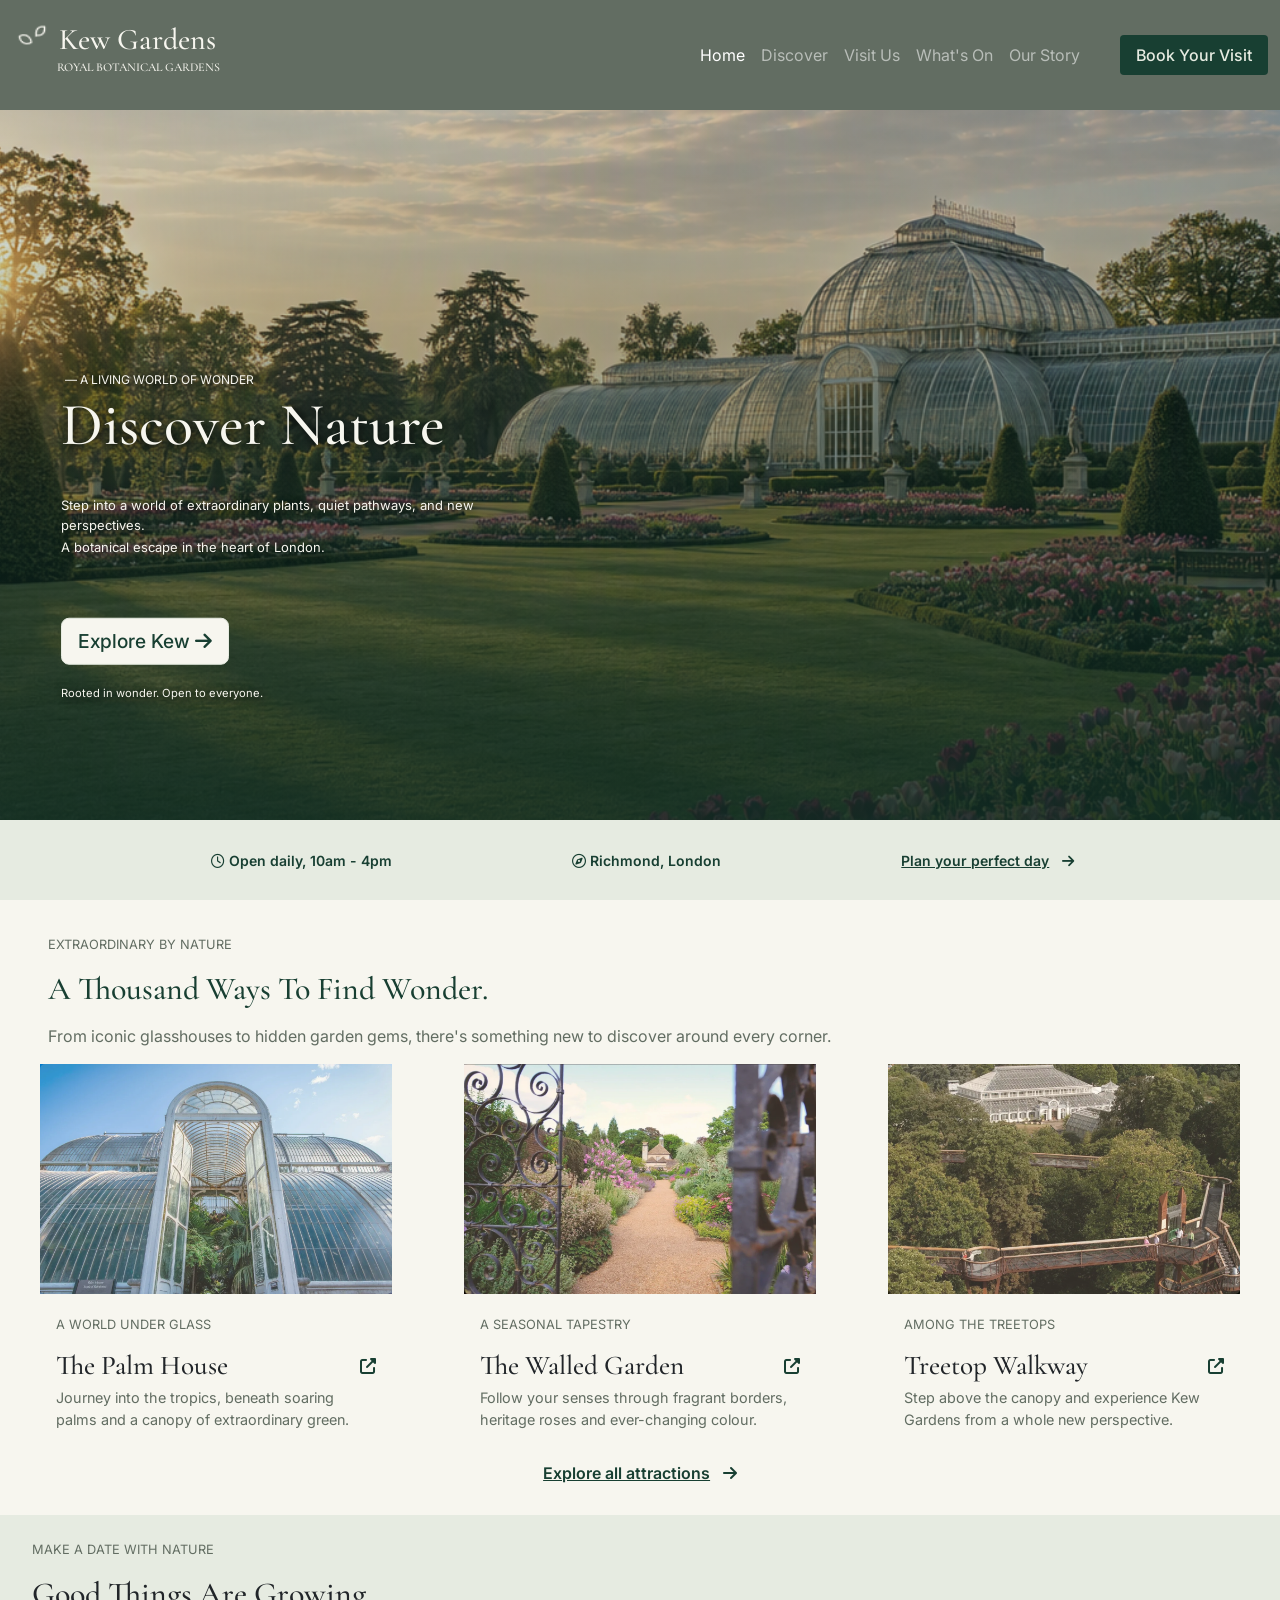
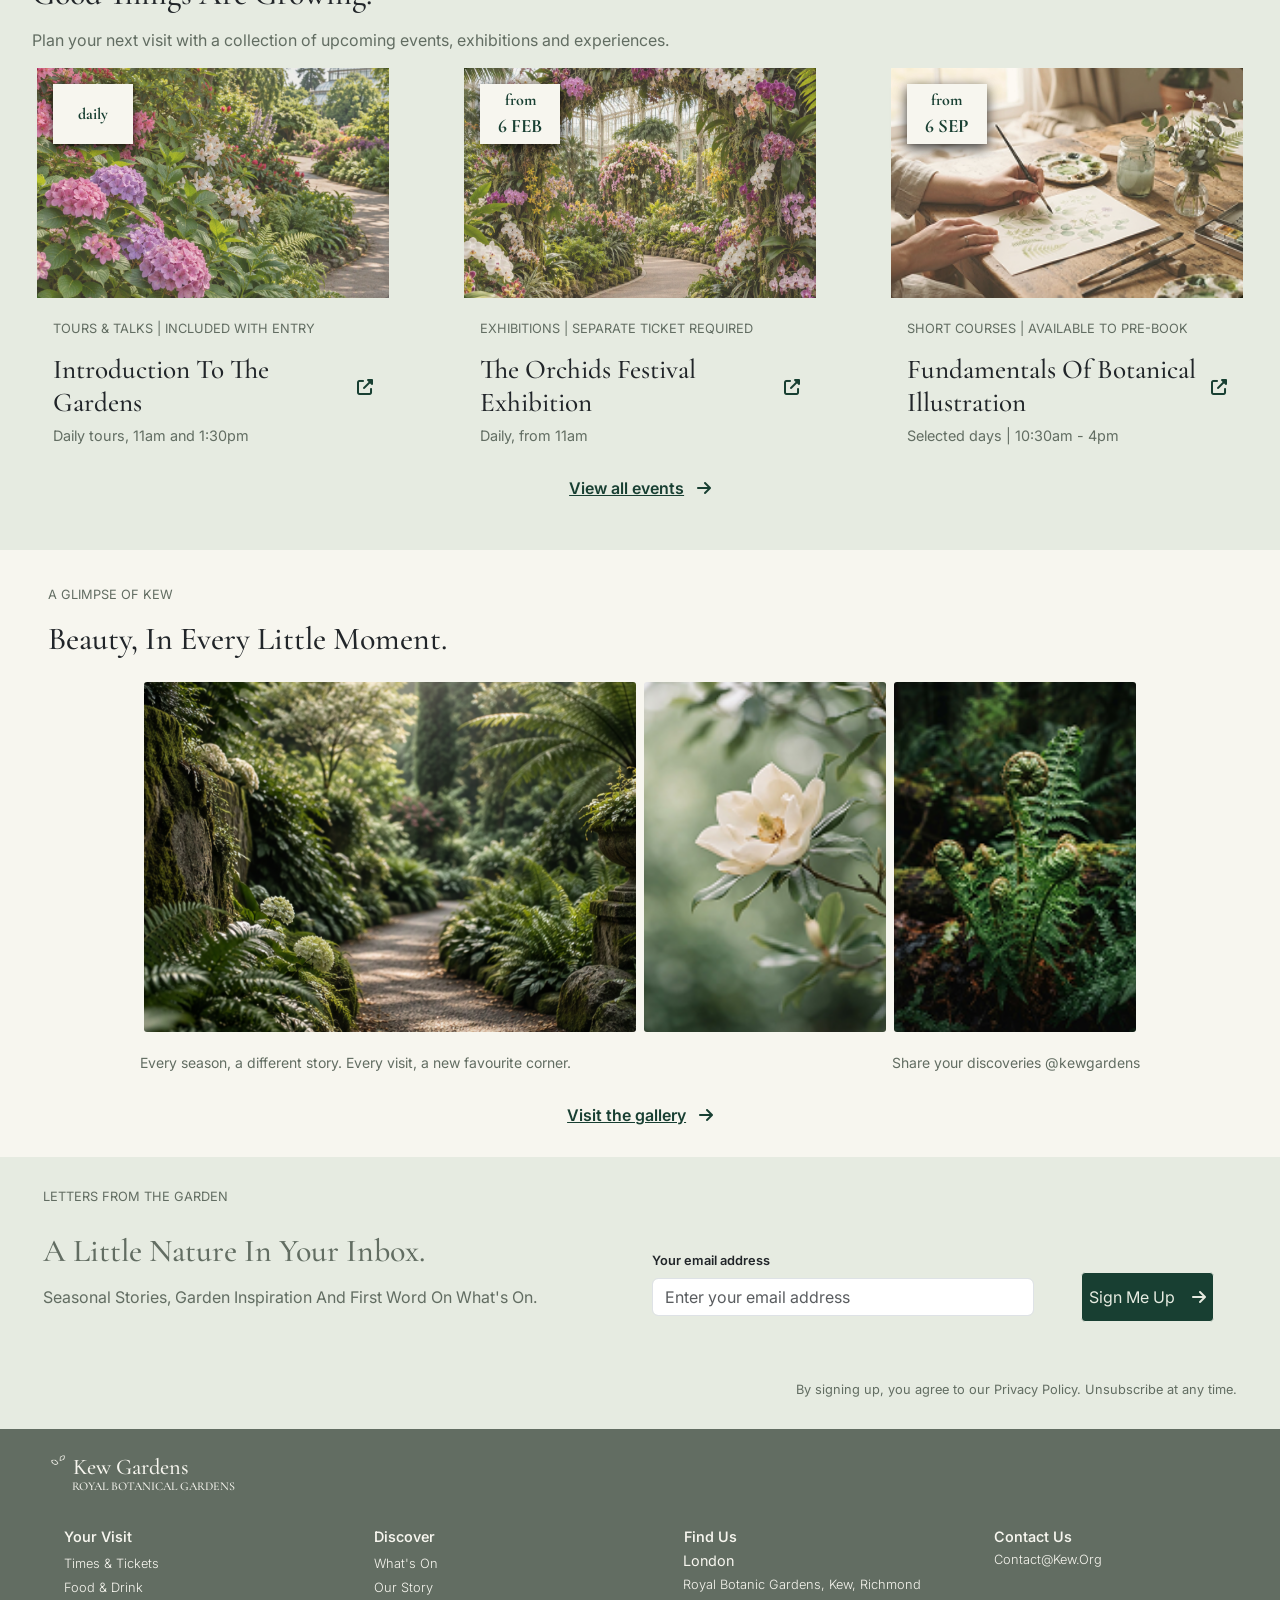
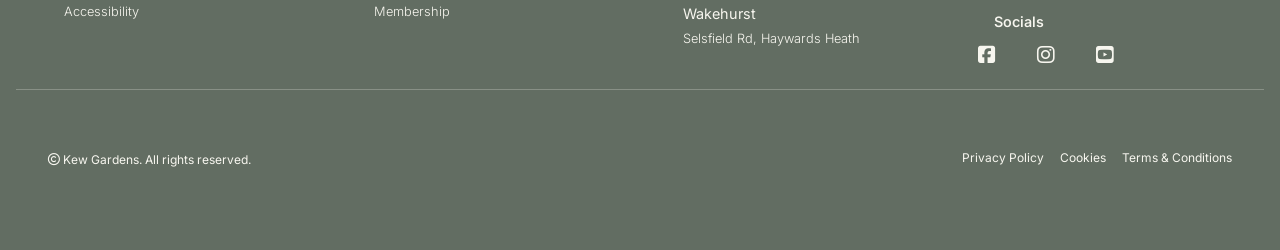
==== index.html @ 25ae3407 "Fixing styling on bigger screen sizes and add site wrapper to stop screen expanding with extremely l" ====
<!DOCTYPE html>
<html lang="US-en">

<head>
    <meta charset="UTF-8">
    <meta name="viewport" content="width=device-width, initial-scale=1.0">
    <meta name="description" content="Explore Kew Gardens and discover its botanical collections,
    iconic glasshouses, seasonal attractions, and conservation efforts.">
    <meta name="keywords" content="Kew Gardens, botanical gardens, plants, London, conservation,
    glasshouses, nature">
    <title>Kew Gardens | Explore London's Botanical Garden</title>

    <!-- favicon -->
    <link rel="apple-touch-icon" sizes="180x180" href="assets/images/apple-touch-icon.png">
    <link rel="icon" type="image/png" sizes="32x32" href="assets/images/Botanical favicon · 32px · SVG master-64.png">
    <link rel="icon" type="image/png" sizes="16x16"
        href="assets/images/Botanical favicon · 16px · pixel-optimised-16.png">

    <!-- bootstrap css -->
    <link href="https://cdn.jsdelivr.net/npm/bootstrap@5.3.8/dist/css/bootstrap.min.css" rel="stylesheet"
        integrity="sha384-sRIl4kxILFvY47J16cr9ZwB07vP4J8+LH7qKQnuqkuIAvNWLzeN8tE5YBujZqJLB" crossorigin="anonymous">

    <!-- custom css -->
    <link rel="stylesheet" href="assets/css/styles.css">
</head>

<body>
    <div class="site-wrapper">
        <header>
            <!-- bootstrap navbar -->
            <nav class="navbar navbar-expand-lg navbar-dark">
                <div class="container navbar-container">
                    <a class="navbar-brand" href="index.html"><img src="assets/images/Sprout.png" alt="Logo" width="40"
                            height="40" class="d-inline-block align-text-top">
                        Kew Gardens <p class="navbar-name">Royal Botanical Gardens</p></a>
                    <button class="navbar-toggler" type="button" data-bs-toggle="collapse"
                        data-bs-target="#navbarSupportedContent" aria-controls="navbarSupportedContent"
                        aria-expanded="false" aria-label="Toggle navigation">
                        <span class="navbar-toggler-icon"></span>
                    </button>
                    <div class="collapse navbar-collapse" id="navbarSupportedContent">
                        <ul class="navbar-nav ms-auto mb-2 mb-lg-0">
                            <li class="nav-item">
                                <a class="nav-link active" aria-current="page" href="#">Home</a>
                            </li>
                            <li class="nav-item">
                                <a class="nav-link" href="#">Discover</a>
                            </li>
                            <li class="nav-item">
                                <a class="nav-link" href="#">Visit Us</a>
                            </li>
                            <li class="nav-item">
                                <a class="nav-link" href="#">What's On</a>
                            </li>
                            <li class="nav-item">
                                <a class="nav-link" href="#">Our Story</a>
                            </li>
                            <!--  book your visit cta here -->
                            <li>
                                <a href="#" class="book-btn">Book your visit</a>
                            </li>
                        </ul>
                    </div>
                </div>
            </nav>
            </nav>
        </header>

        <main>
            <!-- hero section -->
            <section class="hero-container">

                <img class="hero" src="assets/images/hero-image.png"
                    alt="The Palm House at Kew Gardens surrounded by formal gardens and colourful flowerbeds.">

                <div class="hero-overlay"></div>

                <div class="hero-content">
                    <p class="hero-tagline">— A living world of wonder</p>
                    <h1>Discover nature</h1>
                    <p class="hero-desc para-one">Step into a world of extraordinary plants, quiet pathways, and new
                        perspectives.
                    </p>
                    <p class="hero-desc para-two">A botanical escape in the heart of London.</p>
                    <a href="#attractions" id="hero-btn" class="btn btn-lg">Explore Kew <i
                            class="fa-solid fa-arrow-right button-arrow"></i></a>
                    <p class="text">Rooted in wonder. Open to everyone.</p>
                </div>
            </section>

            <!-- basic info section -->
            <section class="info-block">
                <div class="info-container">
                    <div class="info-row">
                        <p><i class="fa-regular fa-clock"></i> Open daily, 10am - 4pm <br></p>
                    </div>
                    <div class="info-row">
                        <p><i class="fa-regular fa-compass"></i> Richmond, London <br></p>
                    </div>
                    <div class="info-row">
                        <a class="link-btn" href="#">Plan your perfect day<i
                                class="fa-solid fa-arrow-right info-arrow"></i></a>
                    </div>
                </div>
                <div class="info-btn-container">
                    <div class="info-btn">
                        <a href="visit.html" id="info-btn" class="btn btn-primary d-lg-none">Book your visit <i
                                class="fa-solid fa-arrow-right button-arrow"></i></a>
                    </div>
                </div>
            </section>

            <!-- featured attractions section -->
            <section>
                <div id="attractions">
                    <div class="attractions-intro">
                        <p class="card-top">Extraordinary by nature</p>
                        <h1 class="card-heading">A thousand ways to find wonder.</h1>
                        <p class="card-desc">
                            From iconic glasshouses to hidden garden gems, there's something new
                            to discover around every corner.
                        </p>
                    </div>

                    <div class="row g-4 justify-content-center">

                        <div class="col-12 col-md-6 col-lg-4 col-xxl-3 d-flex justify-content-center">

                            <div class="home-card">
                                <div class="card attraction-card">
                                    <div class="card-img-wrapper">
                                        <img src="assets/images/palm-house.png" class="card-img-top"
                                            alt="Image of palm house.">
                                        <div class="card-img-overlay"></div>
                                    </div>

                                    <div class="card-body">
                                        <p class="card-top">A world under glass</p>

                                        <div class="card-title-row">
                                            <h5 class="card-title">The Palm House</h5>
                                            <a href="#">
                                                <i class="fa-solid fa-up-right-from-square card-link-btn"></i>
                                            </a>
                                        </div>

                                        <p class="card-text">
                                            Journey into the tropics, beneath soaring palms and a canopy
                                            of extraordinary green.
                                        </p>
                                    </div>
                                </div>
                            </div>

                        </div>

                        <br>

                        <div class="col-12 col-md-6 col-lg-4 col-xxl-4 d-flex justify-content-center">

                            <div class="home-card">
                                <div class="card attraction-card">
                                    <div class="card-img-wrapper">
                                        <img src="assets/images/walled-garden.png" class="card-img-top"
                                            alt="Image of walled garden.">
                                        <div class="card-img-overlay"></div>
                                    </div>

                                    <div class="card-body">
                                        <p class="card-top">A seasonal tapestry</p>

                                        <div class="card-title-row">
                                            <h5 class="card-title">The Walled Garden</h5>
                                            <a href="#">
                                                <i class="fa-solid fa-up-right-from-square card-link-btn"></i>
                                            </a>
                                        </div>

                                        <p class="card-text">
                                            Follow your senses through fragrant borders, heritage roses and
                                            ever-changing colour.
                                        </p>
                                    </div>
                                </div>
                            </div>

                        </div>

                        <br>

                        <div class="col-12 col-md-6 col-lg-4 col-xxl-3 d-flex justify-content-center">

                            <div class="home-card">
                                <div class="card attraction-card">
                                    <div class="card-img-wrapper">
                                        <img src="assets/images/treetop-walkway.png" class="card-img-top"
                                            alt="Image of Treetop Walkway.">
                                        <div class="card-img-overlay"></div>
                                    </div>

                                    <div class="card-body">
                                        <p class="card-top">Among the treetops</p>

                                        <div class="card-title-row">
                                            <h5 class="card-title">Treetop Walkway</h5>
                                            <a href="#">
                                                <i class="fa-solid fa-up-right-from-square card-link-btn"></i>
                                            </a>
                                        </div>

                                        <p class="card-text">
                                            Step above the canopy and experience Kew Gardens from a whole
                                            new perspective.
                                        </p>
                                    </div>
                                </div>
                            </div>

                        </div>

                    </div>

                    <div class="explore-container">
                        <a class="link-btn" href="#">Explore all attractions<i
                                class="fa-solid fa-arrow-right info-arrow"></i></a>

                    </div>
                </div>
            </section>

            <!-- featured events section -->
            <section>
                <div class="events">
                    <div class="event-container">
                        <p class="card-top">Make a date with nature</p>
                        <h1 class="card-heading">Good things are growing.</h1>
                        <p class="card-desc">Plan your next visit with a collection of upcoming events, exhibitions and
                            experiences.</p>
                    </div>

                    <div class="container-fluid">
                        <div class=" row g-4 justify-content-center">

                            <div class="col-12 col-md-6 col-lg-4 col-xxl-3 d-flex justify-content-center">

                                <div class="home-card">
                                    <div class="card event-card">
                                        <div class="card-img-wrapper">
                                            <img src="assets/images/intro-to-gardens.png" class="card-img-top"
                                                alt="Flowers inside of Kew's iconic Palm house">
                                            <div class="event-date">
                                                <span class="event-label">daily</span>
                                                <span class="event-day"></span>
                                            </div>
                                            <div class="card-img-overlay"></div>
                                        </div>

                                        <div class="card-body">
                                            <p class="card-top">Tours & talks | included with entry</p>

                                            <div class="card-title-row">
                                                <h5 class="card-title">Introduction to the gardens</h5>
                                                <a href="#">
                                                    <i class="fa-solid fa-up-right-from-square card-link-btn"></i>
                                                </a>
                                            </div>

                                            <p class="card-text">
                                                Daily tours, 11am and 1:30pm
                                            </p>
                                        </div>
                                    </div>
                                </div>

                            </div>

                            <br>

                            <div class="col-12 col-md-6 col-lg-4 col-xxl-4 d-flex justify-content-center">

                                <div class="home-card">
                                    <div class="card event-card">
                                        <div class="card-img-wrapper">
                                            <img src="assets/images/orchids.png" class="card-img-top"
                                                alt="Orchid festival at Kew gardens.">
                                            <div class="event-date">
                                                <span class="event-label">from</span>
                                                <span class="event-day">6 feb</span>
                                            </div>
                                            <div class="card-img-overlay"></div>
                                        </div>

                                        <div class="card-body">
                                            <p class="card-top orchids-card">Exhibitions | Separate ticket required</p>

                                            <div class="card-title-row">
                                                <h5 class="card-title">the Orchids festival exhibition</h5>
                                                <a href="#">
                                                    <i class="fa-solid fa-up-right-from-square card-link-btn"></i>
                                                </a>
                                            </div>

                                            <p class="card-text">
                                                Daily, from 11am
                                            </p>
                                        </div>
                                    </div>
                                </div>

                            </div>

                            <br>

                            <div class="col-12 col-md-6 col-lg-4 col-xxl-3 d-flex justify-content-center">

                                <div class="home-card">
                                    <div class="card event-card">
                                        <div class="card-img-wrapper">
                                            <img src="assets/images/botanical-illustration.png" class="card-img-top"
                                                alt="Someone water colouring botanical illustrations">
                                            <div class="event-date">
                                                <span class="event-label">from</span>
                                                <span class="event-day">6 sep</span>
                                            </div>
                                            <div class="card-img-overlay"></div>
                                        </div>

                                        <div class="card-body">
                                            <p class="card-top">Short Courses | available to pre-book</p>

                                            <div class="card-title-row">
                                                <h5 class="card-title">Fundamentals of botanical illustration</h5>
                                                <a href="#">
                                                    <i class="fa-solid fa-up-right-from-square card-link-btn"></i>
                                                </a>
                                            </div>

                                            <p class="card-text">
                                                Selected days | 10:30am - 4pm
                                            </p>
                                        </div>
                                    </div>
                                </div>

                            </div>

                        </div>
                    </div>

                    <div class="explore-container">
                        <a class="link-btn" href="#">View all events<i
                                class="fa-solid fa-arrow-right info-arrow"></i></a>
                    </div>
            </section>


            <!-- gallery section -->
            <section>
                <div class="home-gallery">
                    <div class="home-gallery-text-container">
                        <p class="home-gallery-top">A glimpse of Kew</p>
                        <h1 class="home-gallery-heading">Beauty, in every little moment.</h1>
                    </div>

                    <div class="row g-2 home-gallery-img-container">

                        <div class="col-12 col-md-6">
                            <img src="assets/images/treetop-home-gallery.png" alt="Forest path surrounded by greenery."
                                class="home-gallery-main-image">
                        </div>

                        <div class="col-6 col-md-3">
                            <img src="assets/images/hg-botanical-detail.png" alt="Close-up image of pale flower.">
                        </div>

                        <div class="col-6 col-md-3">
                            <img src="assets/images/hg-fern-study.png" alt="Close-up image of fern leaves.">
                        </div>

                    </div>

                    <div class="home-gallery-caption">
                        <p>Every season, a different story. Every visit, a new favourite corner.</p>
                        <p>Share your discoveries @kewgardens</p>
                    </div>

                    <div class="explore-container">
                        <a class="link-btn" href="#">Visit the gallery<i
                                class="fa-solid fa-arrow-right info-arrow"></i></a>
                    </div>
                </div>
            </section>



            <!-- newsletter section -->
            <section>
                <div class="newsletter">
                    <div class="newsletter-container row">
                        <div class="newsletter-cols col-lg-6 newsletter-text">
                            <p class="newsletter-top">Letters from the garden</p>
                            <h1 class="newsletter-heading">A little nature in your inbox.</h1>
                            <p class="newsletter-text">Seasonal stories, garden inspiration and first word on what's on.
                            </p>
                        </div>

                        <div class="newsletter-cols email-col col-lg-4 newsletter-form">
                            <div class="mb-3">
                                <label for="email-address" id="newsletter-label" class="form-label">Your email
                                    address</label>
                                <input type="email" class="form-control" id="email-address"
                                    placeholder="Enter your email address">
                            </div>
                        </div>
                        <div class="newsletter-cols email-btn-col col-lg-2">
                            <div class="newsletter-btn-container">
                                <button type="submit" id="newsletter-btn" class="btn btn-sm">Sign me up <i
                                        class="fa-solid fa-arrow-right info-arrow"></i></button>
                            </div>
                        </div>
                        <p class="newsletter-disclaimer">By signing up, you agree to our Privacy Policy. Unsubscribe at
                            any
                            time.</p>
                    </div>
                </div>
            </section>

        </main>

        <footer>
            <!-- accordion footer -->
            <div class="footer container py-4">
                <!-- 1. logo row -->
                <div class="logo-container mb-4">
                    <a id="footer-logo" class="navbar-brand" href="index.html">
                        <img src="assets/images/Sprout.png" alt="Logo" width="20" height="20"
                            class="d-inline-block align-text-top">
                        Kew Gardens
                        <span class="navbar-name footer-text d-block small">Royal Botanical Gardens</span>
                    </a>
                </div>

                <!-- 2. main grid layout (4 even cols on tablet and laptop) -->
                <div class="row g-4 footer-list">

                    <!-- col 1: your visit -->
                    <div class="footer-nav col-6 col-md-3">
                        <h5 class="h6">your visit</h5>
                        <ul class="list-unstyled">
                            <li><a href="#" class="text-decoration-none text-reset footer-links">times & tickets</a>
                            </li>
                            <li><a href="#" class="text-decoration-none text-reset footer-links">food & drink</a></li>
                            <li><a href="#" class="text-decoration-none text-reset footer-links">accessibility</a></li>
                        </ul>
                    </div>

                    <!-- col 2: discover -->
                    <div class="footer-discovery col-6 col-md-3">
                        <h5 class="h6">discover</h5>
                        <ul class="list-unstyled">
                            <li><a href="#" class="text-decoration-none text-reset footer-links">what's on</a></li>
                            <li><a href="#" class="text-decoration-none text-reset footer-links">our story</a></li>
                            <li><a href="#" class="text-decoration-none text-reset footer-links">membership</a></li>
                        </ul>
                    </div>

                    <!-- col 3: find us -->
                    <div class="footer-location col-6 col-md-3">
                        <h5 class="h6">find us</h5>
                        <ul class="list-unstyled footer-padding">
                            <li class="mb-2">
                                <strong class="d-block footer-sub-heading">London</strong>
                                <span class="small footer-cities">Royal Botanic Gardens, Kew, Richmond</span>
                            </li>
                            <li>
                                <strong class="d-block footer-sub-heading">Wakehurst</strong>
                                <span class="small footer-cities">Selsfield Rd, Haywards Heath</span>
                            </li>
                        </ul>
                    </div>

                    <!-- col 4: contact and socials -->
                    <div class="footer-contact col-6 col-md-3">
                        <div class="mb-3">
                            <h5 class="h6">contact us</h5>
                            <ul class="list-unstyled footer-links">
                                <li><a href="mailto:contact@kew.org"
                                        class="text-decoration-none text-reset">contact@kew.org</a></li>
                            </ul>
                        </div>
                        <br>
                        <div>
                            <h5 class="h6 socials">socials</h5>
                            <div class="socials-container d-flex gap-3">
                                <a href="https://www.facebook.com/kewgardens" class="social-links text-reset"
                                    aria-label="Visit our FaceBook page" target="_blank" rel="noopener">
                                    <i class="fa-brands fa-square-facebook fa-lg"></i>
                                </a>
                                <a href="https://www.instagram.com/kewgardens/" class="social-links text-reset"
                                    aria-label="Visit our Instagram page" target="_blank" rel="noopener">
                                    <i class="fa-brands fa-instagram fa-lg"></i>
                                </a>
                                <a href="https://www.youtube.com/@kewgardens/videos" class="social-links text-reset"
                                    aria-label="Visit our YouTube channel" target="_blank" rel="noopener">
                                    <i class="fa-brands fa-square-youtube fa-lg"></i>
                                </a>
                            </div>
                        </div>
                    </div>

                </div>

                <!-- 3. bottom row: copyright and policies -->
                <hr class="my-4">
                <div
                    class="footer-info d-flex flex-column flex-md-row justify-content-between align-items-center small">
                    <div class="copyright-container mb-2 mb-md-0">
                        <p class="mb-0"><i class="fa-regular fa-copyright"></i> Kew Gardens. All rights reserved.</p>
                    </div>
                    <div class="footer-policies-container d-flex gap-3">
                        <a href="#" class="text-decoration-none text-reset">privacy policy</a>
                        <a href="#" class="text-decoration-none text-reset">Cookies</a>
                        <a href="#" class="text-decoration-none text-reset">terms & conditions</a>
                    </div>
                </div>
            </div>
        </footer>

        <!-- fontawesome -->
        <link rel="stylesheet" href="https://cdnjs.cloudflare.com/ajax/libs/font-awesome/6.7.2/css/all.min.css">

        <!-- bootstrap js -->
        <script src="https://cdn.jsdelivr.net/npm/bootstrap@5.3.8/dist/js/bootstrap.bundle.min.js"
            integrity="sha384-FKyoEForCGlyvwx9Hj09JcYn3nv7wiPVlz7YYwJrWVcXK/BmnVDxM+D2scQbITxI"
            crossorigin="anonymous"></script>

    </div>
</body>

</html>
---- assets/css/styles.css ----
/* google fonts */
@import url('https://fonts.googleapis.com/css2?family=Cormorant+Garamond:ital,wght@0,300..700;1,300..700&family=Inter:ital,opsz,wght@0,14..32,100..900;1,14..32,100..900&display=swap');

/* variables */
:root {
    /* COLORS */

    /* greens */
    --primary-color: #183F32;
    --primary-color-darker: #102D24;
    --primary-color-highlight: #626D62;

    /* light neutrals */
    --secondary-color: #F7F6EF;
    --secondary-color-darker: #E6EBE1;

    /* FONTS */
    --heading-font: "Cormorant Garamond", Georgia, serif;
    --body-font: "Inter", Arial, sans-serif;
}

/* general */
body {
    font-family: var(--body-font);
}

.site-wrapper {
    max-width: 2000px;
    margin: 0 auto;
}

/* internal link scrolling */
html {
    scroll-behavior: smooth;
}

/* navbar */
.navbar {
    position: fixed;
    top: 0;
    width: 100%;
    z-index: 1000;
    background: var(--primary-color-highlight);
    padding-top: 1rem;
    padding-bottom: 1rem;
}

.navbar-brand {
    color: var(--secondary-color);
    font-family: var(--heading-font);
    font-size: 30px;
    font-weight: 500;
    line-height: 1;
}

.navbar-name {
    font-size: 12px;
    text-transform: uppercase;
    padding-left: 45px;
}

.book-btn {
    display: none;
}

.navbar-expand-lg {
    max-width: 2000px
}


/* hero image */
.hero-container {
    position: relative;
}

.hero {
    width: 100%;
    height: 630px;
    object-fit: cover;
    object-position: center center;
    display: flex;
    flex-direction: column;
}

.hero-overlay {
    position: absolute;
    inset: 0;
    background: linear-gradient(to bottom,
            rgba(24, 63, 50, 0.1) 0%,
            rgba(24, 63, 50, 0.2) 30%,
            rgba(16, 45, 36, 0.85) 100%);
}

.hero-content {
    position: absolute;
    top: 60%;
    left: 1rem;
    transform: translateY(-35%);
    color: var(--secondary-color);
    z-index: 1;
    text-shadow: 2px 2px 10px rgba(0, 0, 0, 1);
}

h1 {
    font-family: var(--heading-font);
}

.hero-content>h1 {
    font-family: var(--heading-font);
    font-size: 60px;
    text-transform: capitalize;
    font-weight: 500;
}

.hero-content>p {
    font-family: var(--body-font);
    display: flex;
}

.hero-tagline {
    margin-bottom: 0.01rem;
    text-transform: uppercase;
    font-size: 12px;
    padding-left: 4px;
}

.hero-desc {
    font-size: 13px;
    max-width: 260px;
}

.para-one {
    margin-bottom: 0.2rem;
}

.para-two {
    margin-bottom: 3rem;
}

#hero-btn {
    background: var(--secondary-color);
    color: var(--primary-color);
    border-color: var(--secondary-color-darker);
    text-transform: capitalize;
    font-size: 1.2rem;
    font-weight: 500;
    text-shadow: none;
}

.text {
    font-size: 0.7rem;
    margin-top: 20px;
}

/* basic info section */
.info-block {
    background-color: var(--secondary-color-darker);
    color: var(--primary-color);
    font-size: 13px;
    height: 230px;
    padding: 30px 1.6rem;
    font-weight: 500;
}

.info-container {
    display: flex;
    flex-direction: column;
}

.info-row {
    display: flex;
    align-items: center;
    gap: 0.5rem;
    margin-bottom: 1rem;
    font-weight: 600;
}

.info-arrow {
    margin-left: 0.8rem;
}

.link-btn {
    color: var(--primary-color);
    font-weight: 600;
}

.info-btn-container {
    display: flex;
    justify-content: center;
}

#info-btn {
    background-color: var(--primary-color);
    color: var(--secondary-color-darker);
    border-color: var(--secondary-color-darker);
    text-transform: capitalize;
    font-weight: 400;
    font-size: 16px;
    padding: 0.5rem 4rem;
}

/* attractions section */
#attractions {
    background-color: var(--secondary-color);
    padding: 30px 1rem;
    scroll-margin-top: 100px;
}

.attraction-card {
    width: 18rem;
}

.attractions-intro {
    margin-left: 1rem;
    color: var(--primary-color);
}

.card-link-btn {
    color: var(--primary-color);
}

.card-heading {
    text-transform: capitalize;
    font-size: 2rem;
}

.card-desc {
    color: var(--primary-color-highlight);
}

.card {
    background: transparent;
    border: none;
}


.card-title-row {
    display: flex;
    justify-content: space-between;
    align-items: center;
    padding-bottom: 5px;
}

.card-title-row .card-title {
    margin-bottom: 0;
}

.home-card {
    display: flex;
    justify-content: center;
}

.card-top {
    text-transform: uppercase;
    margin-top: 5px;
    font-size: 0.8rem;
    color: var(--primary-color-highlight);
}

.card-title {
    text-transform: capitalize;
    font-family: var(--heading-font);
    font-size: 1.7rem;
}

.card-text {
    font-size: 0.9rem;
    color: var(--primary-color-highlight);
}

.card-img-wrapper {
    position: relative;
}

.card-img-overlay {
    position: absolute;
    inset: 0;
    background: rgba(247, 227, 198, 0.2);
    pointer-events: none;
}

.card-img-top {
    height: 230px;
    object-fit: cover;
    border-radius: 0;
}

.explore-container {
    display: flex;
    justify-content: center;
    margin-top: 14px;
}

/* events section */
.events {
    padding-top: 20px;
    padding-bottom: 50px;
    background-color: var(--secondary-color-darker);

}

.event-card {
    width: 18rem;
}

.event-container {
    margin-left: 1.5rem;
}

.events>p {
    color: var(--primary-color);
}

.events>h1 {
    color: var(--primary-color-darker);
}

.event-date {
    position: absolute;
    top: 1rem;
    left: 1rem;
    width: 80px;
    height: 60px;
    background: var(--secondary-color);
    color: var(--primary-color);
    display: flex;
    flex-direction: column;
    justify-content: center;
    align-items: center;
    z-index: 2;
    font-family: var(--heading-font);
    font-weight: 800;
    box-shadow: 0 4px 12px rgba(0, 0, 0, 0.8);
}

.event-label {
    text-transform: lowercase;
}

.event-day {
    text-transform: uppercase;
    font-size: 19px;
}

.card-heading {
    margin-bottom: 15px;
}

/* gallery on home page */
.home-gallery {
    background-color: var(--secondary-color);
    padding: 30px 1rem;
}

.home-gallery-text-container {
    margin-left: 1rem;
}

.home-gallery-top {
    text-transform: uppercase;
    margin-top: 5px;
    font-size: 0.8rem;
    color: var(--primary-color-highlight);
}

.home-gallery-heading {
    font-size: 2rem;
    text-transform: capitalize;
    margin-bottom: 15px;
}

.home-gallery img {
    max-width: 100%;
    height: auto;
    display: block;
    border-radius: 3px;
}

.home-gallery-img-container {
    max-width: 300px;
    margin: 0 auto;
    width: 90%;
    display: flex;
    justify-content: center;
}

.home-gallery-caption {
    font-family: var(--body-font);
    color: var(--primary-color-highlight);
    font-size: 14px;
    margin-top: 30px;
}

/* newsletter */
.newsletter {
    background: var(--secondary-color-darker);
    padding: 30px 1rem;
}

.newsletter-top {
    text-transform: uppercase;
    font-size: 0.8rem;
    padding-bottom: 10px;
    color: var(--primary-color-highlight);
}

.newsletter-heading {
    font-size: 2rem;
    text-transform: capitalize;
    margin-bottom: 15px;
}

.newsletter-text {
    text-transform: capitalize;
    font-size: 0.9 rem;
    color: var(--primary-color-highlight);
}

#newsletter-label {
    font-size: 0.8rem;
    font-weight: 600;
}

.newsletter-btn-container {
    display: flex;
    justify-content: center;
    margin-top: 15px;
}

#newsletter-btn {
    background-color: var(--primary-color);
    color: var(--secondary-color-darker);
    border-color: var(--secondary-color-darker);
    text-transform: capitalize;
    font-weight: 400;
    font-size: 16px;
    padding: 0.5rem 2rem;
}

.newsletter-disclaimer {
    font-size: 0.8rem;
    color: var(--primary-color-highlight);
    padding-top: 16px;
}

/* footer section */
.footer {
    background: var(--primary-color-highlight);
    padding: 30px 1rem;
    color: var(--secondary-color);
    font-family: var(--body-font);
    max-width: 100%;
}

#footer-logo {
    font-size: 1.4rem;
}

.footer-text {
    padding-left: 25px;
}


.footer h5 {
    font-size: 0.9rem;
    font-weight: 550;
    text-transform: capitalize;
    margin: 4px 1rem;
}

.footer h6 {
    font-size: 0.8rem;
    margin-left: 1rem;
}

.footer-links {
    font-weight: 300;
    font-size: 0.8rem;
    margin-left: 1rem;
    text-transform: capitalize;
}

.footer-sub-heading {
    font-weight: 400;
    font-size: 14.4px;
}

.footer-cities {
    font-weight: 300;
    font-size: 12.8px;
}

.footer-padding {
    padding-left: 15px;
}

.footer>.discovery {
    text-transform: capitalize;
}

.footer-contact {
    max-width: 160px;
}

.socials {
    padding-bottom: 7px;
}

.socials-container {
    display: flex;
    justify-content: space-between;
}

.social-links {
    color: var(--secondary-color);
    text-decoration: none;
}

.copyright-container {
    display: flex;
    justify-content: center;
    margin-top: 1.8rem;
}


.footer-policies-container {
    display: flex;
    justify-content: space-evenly;
    text-transform: capitalize;
    text-align: center;
    font-size: 12px;
}

.copyright-container p,
.footer-policies-container p {
    font-size: 12px;
    padding-bottom: 25px;
}



/* media queries */

/* medium mobile phones - 375px */
@media screen and (min-width:375px) {

    /* hero section */
    .hero-content h1 {
        margin-bottom: 20px;
    }

    .hero-desc {
        max-width: 300px;
    }

    .para-two {
        margin-bottom: 30px;
    }

    /* info section */
    .info-block {
        padding-left: 1.9rem;
    }
}

/* large mobile phones - 425px */
@media screen and (min-width: 425px) {

    /* navbar */
    .navbar-container {
        max-width: 750px;
    }

    /* hero section */
    .hero-content h1 {
        margin-bottom: 35px;
    }

    .hero-desc {
        max-width: 360px;
    }

    .para-two {
        margin-bottom: 60px;
    }

    /* info section */
    .info-container {
        align-items: center;
        font-size: 14px;
    }

    .contact-us p {
        display: flex;
        justify-content: center;
    }

    /* footer */
    .socials-container .social-links {
        display: flex;
        justify-content: center;
    }

    .socials {
        padding-bottom: 20px;
    }
}


/* tablet screen sizes */
@media screen and (min-width: 768px) {

    /* navbar */
    .navbar-container {
        max-width: 1024px;
        /* margin: 0 40px 0 10px; */
    }

    /* hero section */
    .hero-content {
        margin-left: 2rem;
    }

    .hero-desc {
        max-width: 500px;
    }

    /* info section */
    .info-block {
        height: 150px;
    }

    .info-container {
        flex-direction: row;
        justify-content: space-evenly;
        align-items: center;
    }

    .info-row,
    .info-row p {
        margin-bottom: 0;
    }

    #info-btn {
        margin-top: 1.8rem;
    }

    /*attractions section */
    .attractions-intro {
        margin-left: 2rem;
    }

    .attraction-card {
        width: 22rem;

    }

    /* events section */
    .event-container {
        margin-left: 2rem;
    }

    .event-card {
        width: 22rem;
    }

    /* gallery section */
    .home-gallery-container {
        margin-left: 2rem;
    }

    .home-gallery-img-container {
        max-width: 700px;
        margin: 0 auto;
    }

    .home-gallery-img-container img {
        width: 100%;
        height: 210px;
        object-fit: cover;
    }

    .home-gallery-caption {
        margin-left: 10px;
        display: flex;
        justify-content: space-between;
        margin: 20px auto;
    }

    /* newsletter */
    .newsletter-container {
        margin: 0 15px;
    }

    .newsletter-disclaimer {
        margin-bottom: 0;
    }

    /* footer */
    .footer {
        padding: 10;
    }

    .footer-grid-container {
        display: flex;
        justify-content: center;
    }

}

/* bootstrap breakpoint lg (992px) for margin fixes and navbar button */
@media screen and (min-width:992px) {
/* navbar */
    .book-btn {
        display: inline-block;
        margin-left: 2rem;
        background-color: var(--primary-color);
        color: var(--secondary-color-darker);
        border-color: var(--secondary-color-darker);
        text-transform: capitalize;
        font-weight: 500;
        font-size: 16px;
        padding: 0.5rem 1rem;
        text-decoration: none;
        border-radius: 4px;
    }

    /* info section */

    .info-block {
        height: 80px;
    }

    /* attractions section */
    .attraction-card {
        width: 18rem;
    }

    /* events section */
    .event-card {
        width: 18rem;
    }

    /* newsletter section */

    .email-col {
        margin-top: 60px;
    }

    .email-btn-col {
        margin-top: 4.4rem;
    }

    #newsletter-btn {
        height: 50px;
        padding: 5px;
    }
    
    .newsletter-disclaimer {
        text-align: end;
        margin-top: 2rem;
    }
}

/* laptop sizes (1024px) */
@media screen and (min-width: 1024px) {
    /* hero-section */
    .hero-content {
        margin-left: 45px;
    }

    .hero {
        height: 720px;
    }

    /* info section */
    .info-block {
        height: 80px;
    }

    /* gallery section */

    .home-gallery-img-container {
        max-width: 900px;
    }

    .home-gallery-caption{
        max-width: 950px;
        margin: 20px auto;
    }

    /* newsletter */
    #newsletter-btn {
        padding: 7px;
    }
}

/* fix navbar issue between 1024 and 1440px
 & make home gallery images larger 
 & add margin to footer logo */
@media screen and (min-width: 1200px) {
    /* navbar */
    .navbar-container {
        max-width: 1300px;
    }

    /* hero */
    .hero {
        height: 820px;
    }

    /* attraction cards */
    .attraction-card {
        width: 22rem;
    }

    /* event cards */
    .event-card {
        width: 22rem;
    }

    /* gallery */
    .home-gallery-img-container {
        max-width: 1000px;
    }

    .home-gallery-img-container img {
        height: 350px;
    }

    .home-gallery-text-container {
        margin-left: 2rem;
    }

    .home-gallery-caption {
        max-width: 1000px;
        margin: auto;
        margin-top: 20px;

    }

    #hg-p-one {
        margin-left: 7rem;
    }


    /* footer */
    #footer-logo, 
    .footer-list {
        padding-left: 2rem;
    }

    .footer-info {
        margin: 2rem;
    }

    footer .navbar-name {
        padding-left: 3.5rem;
        margin-bottom: 2rem;
    }

}


/* desktop sizes (1400px) */
@media screen and (min-width:1440px) {
    /* navbar */
    .navbar-nav {
        gap: 1rem;
    }

    .navbar-container {
        max-width: 1400px;
    }

    /* hero section */
    .hero-content {
        margin-left: 8rem;
    }

    /* attractions section */
    .attraction-card {
        width: 25rem;
    }

    /* events section */
    .event-card {
        width: 25rem;
    }

    /* gallery */
    .home-gallery-img-container {
        max-width: 1300px;
    }

    .home-gallery-img-container img {
        height: 350px;
    }

    .home-gallery-text-container {
        margin-left: 2rem;
    }

    .home-gallery-caption {
        max-width: 1300px;
        margin: auto;
        margin-top: 20px;
    }

}

@media screen and (min-width:1905px) {
    /* hero */
    .hero-content{
        margin-left: 18rem;
    }

    /* attractions */
    .attractions-intro {
        margin-left: 18rem;
    }

    /* events */
    .event-container {
        margin-left: 18rem;
    }

    /* gallery */
    .home-gallery-text-container {
        margin-left: 18rem;
    }

    .home-gallery-caption {
        margin: auto;
        margin-top: 20px;
    }

       /* newsletter */
    .newsletter-container {
        margin: 0 18rem;
    }

    /* footer */
    footer .logo-container {
        margin-left: 18rem;
    }

    .footer-list {
        margin: 0 18rem;
    }

    .footer-info {
        margin: 0 18rem;
    }
}
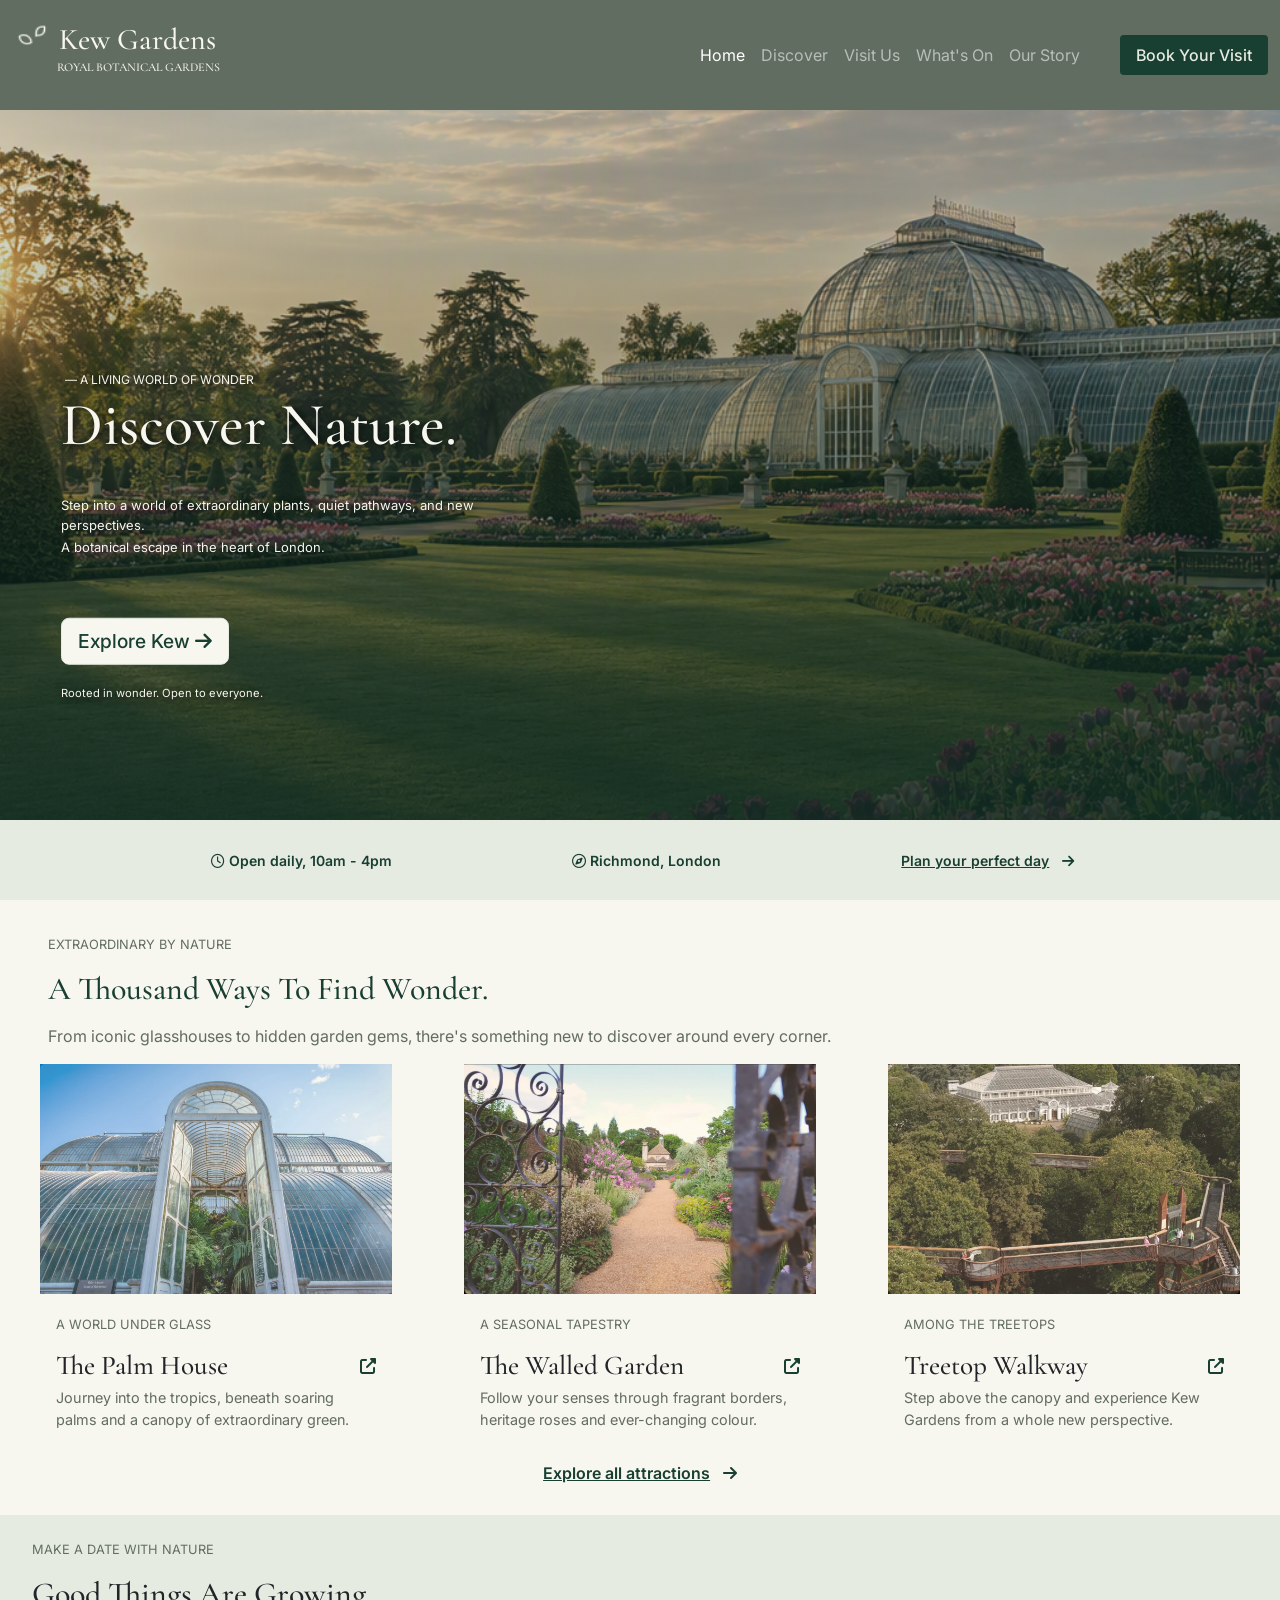
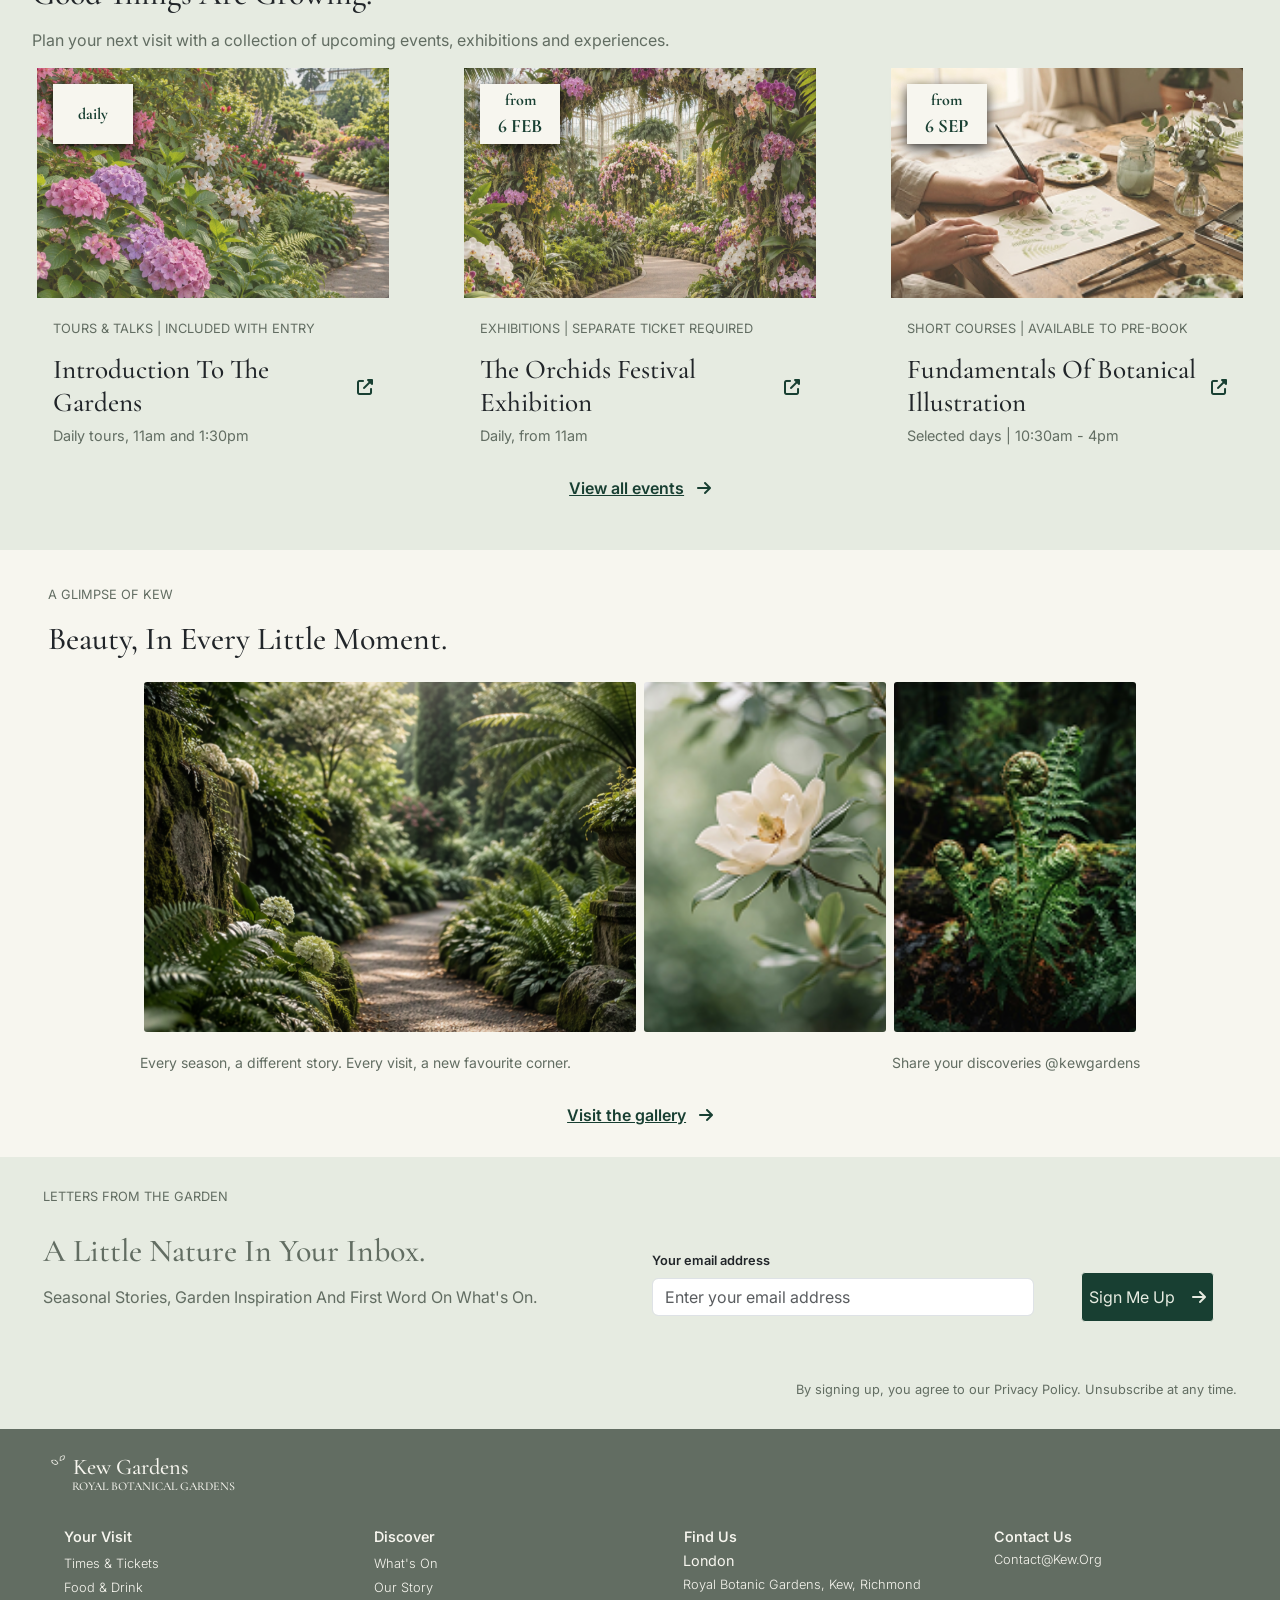
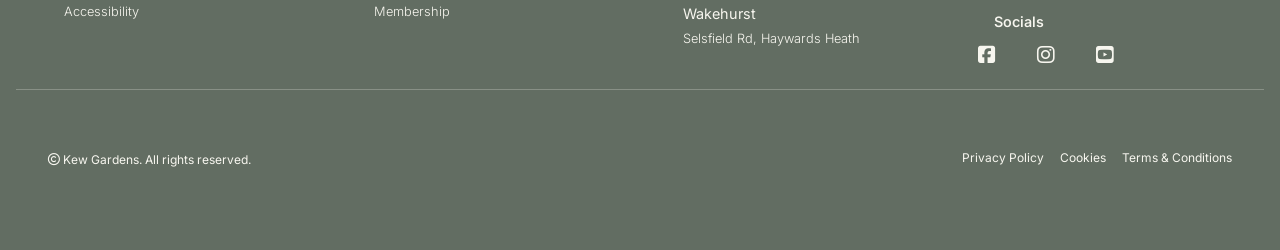
==== commit 4500d65d: "Add discovery page and use index.html structure for the page" ====
--- a/index.html
+++ b/index.html
@@ -41,10 +41,10 @@
                     <div class="collapse navbar-collapse" id="navbarSupportedContent">
                         <ul class="navbar-nav ms-auto mb-2 mb-lg-0">
                             <li class="nav-item">
-                                <a class="nav-link active" aria-current="page" href="#">Home</a>
+                                <a class="nav-link active" aria-current="page" href="index.html">Home</a>
                             </li>
                             <li class="nav-item">
-                                <a class="nav-link" href="#">Discover</a>
+                                <a class="nav-link" href="discover.html">Discover</a>
                             </li>
                             <li class="nav-item">
                                 <a class="nav-link" href="#">Visit Us</a>
@@ -63,7 +63,6 @@
                     </div>
                 </div>
             </nav>
-            </nav>
         </header>
 
         <main>
@@ -77,7 +76,7 @@
 
                 <div class="hero-content">
                     <p class="hero-tagline">— A living world of wonder</p>
-                    <h1>Discover nature</h1>
+                    <h1>Discover nature.</h1>
                     <p class="hero-desc para-one">Step into a world of extraordinary plants, quiet pathways, and new
                         perspectives.
                     </p>
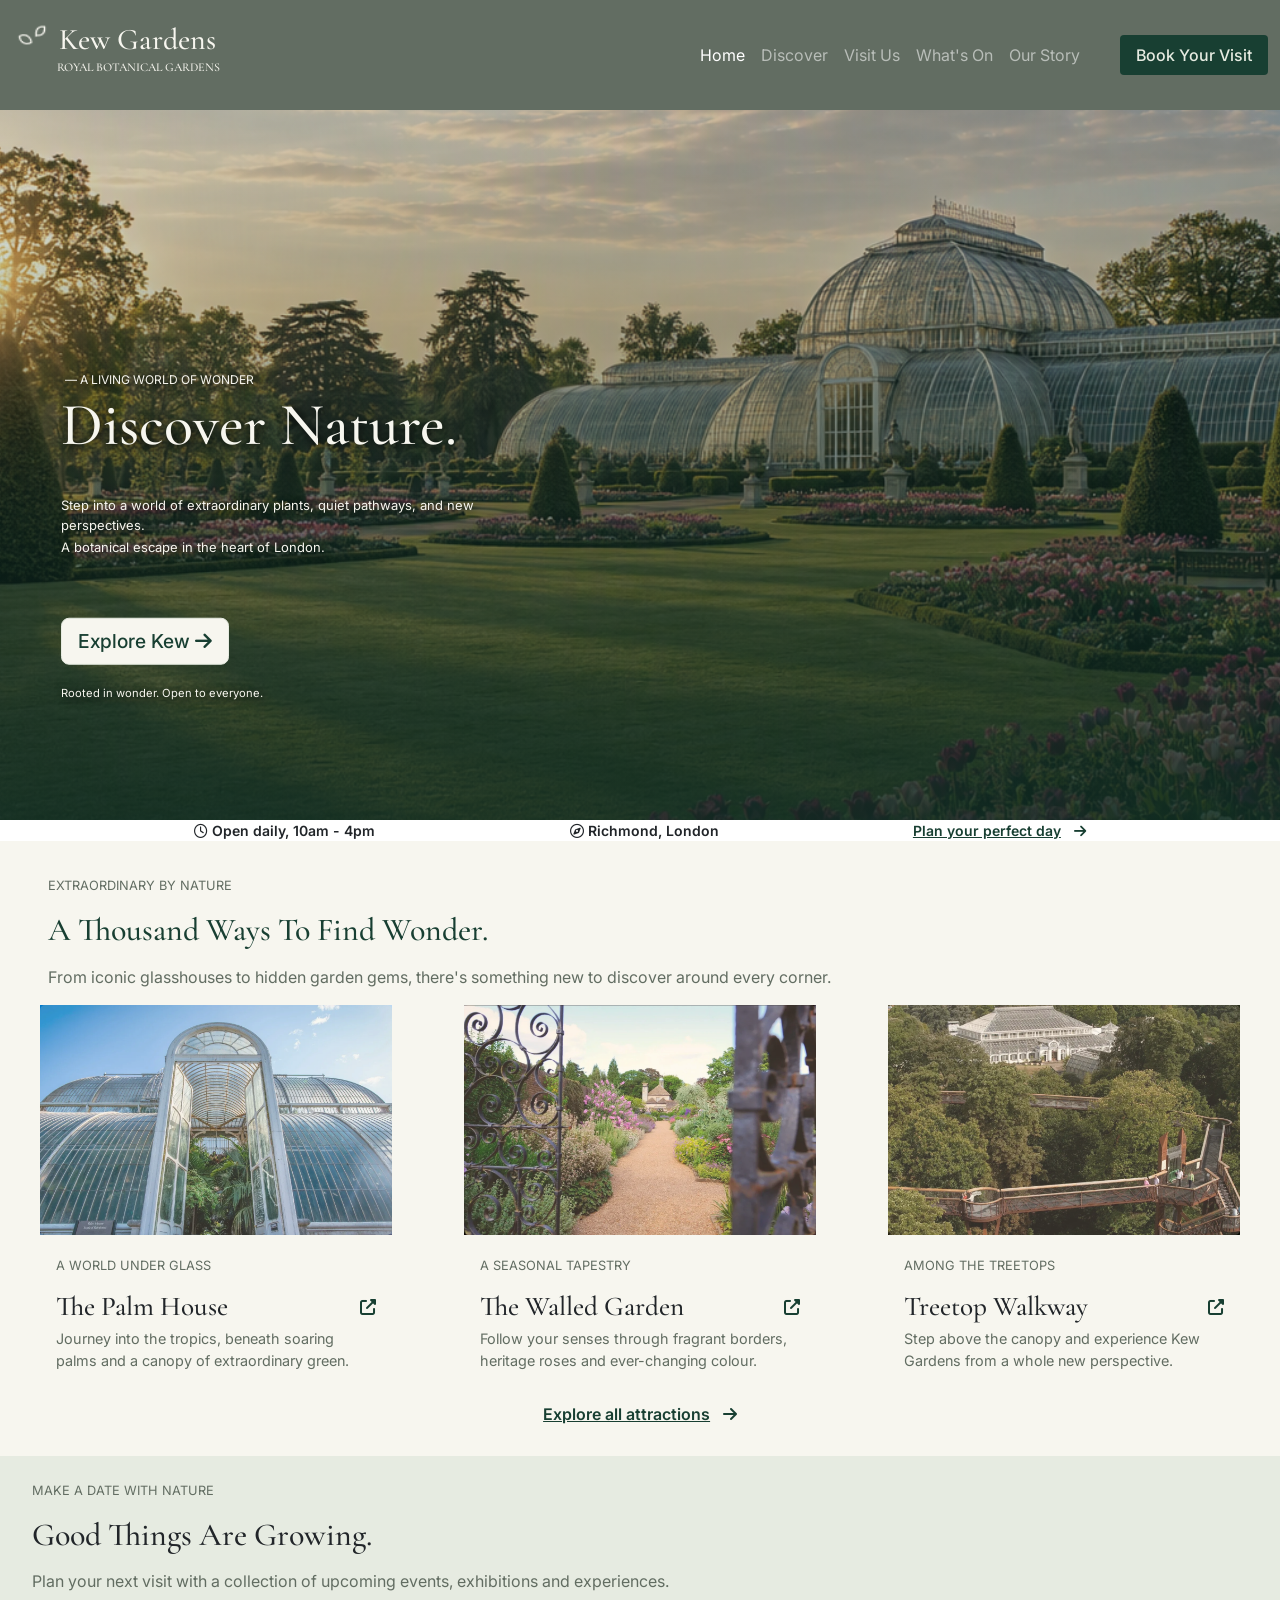
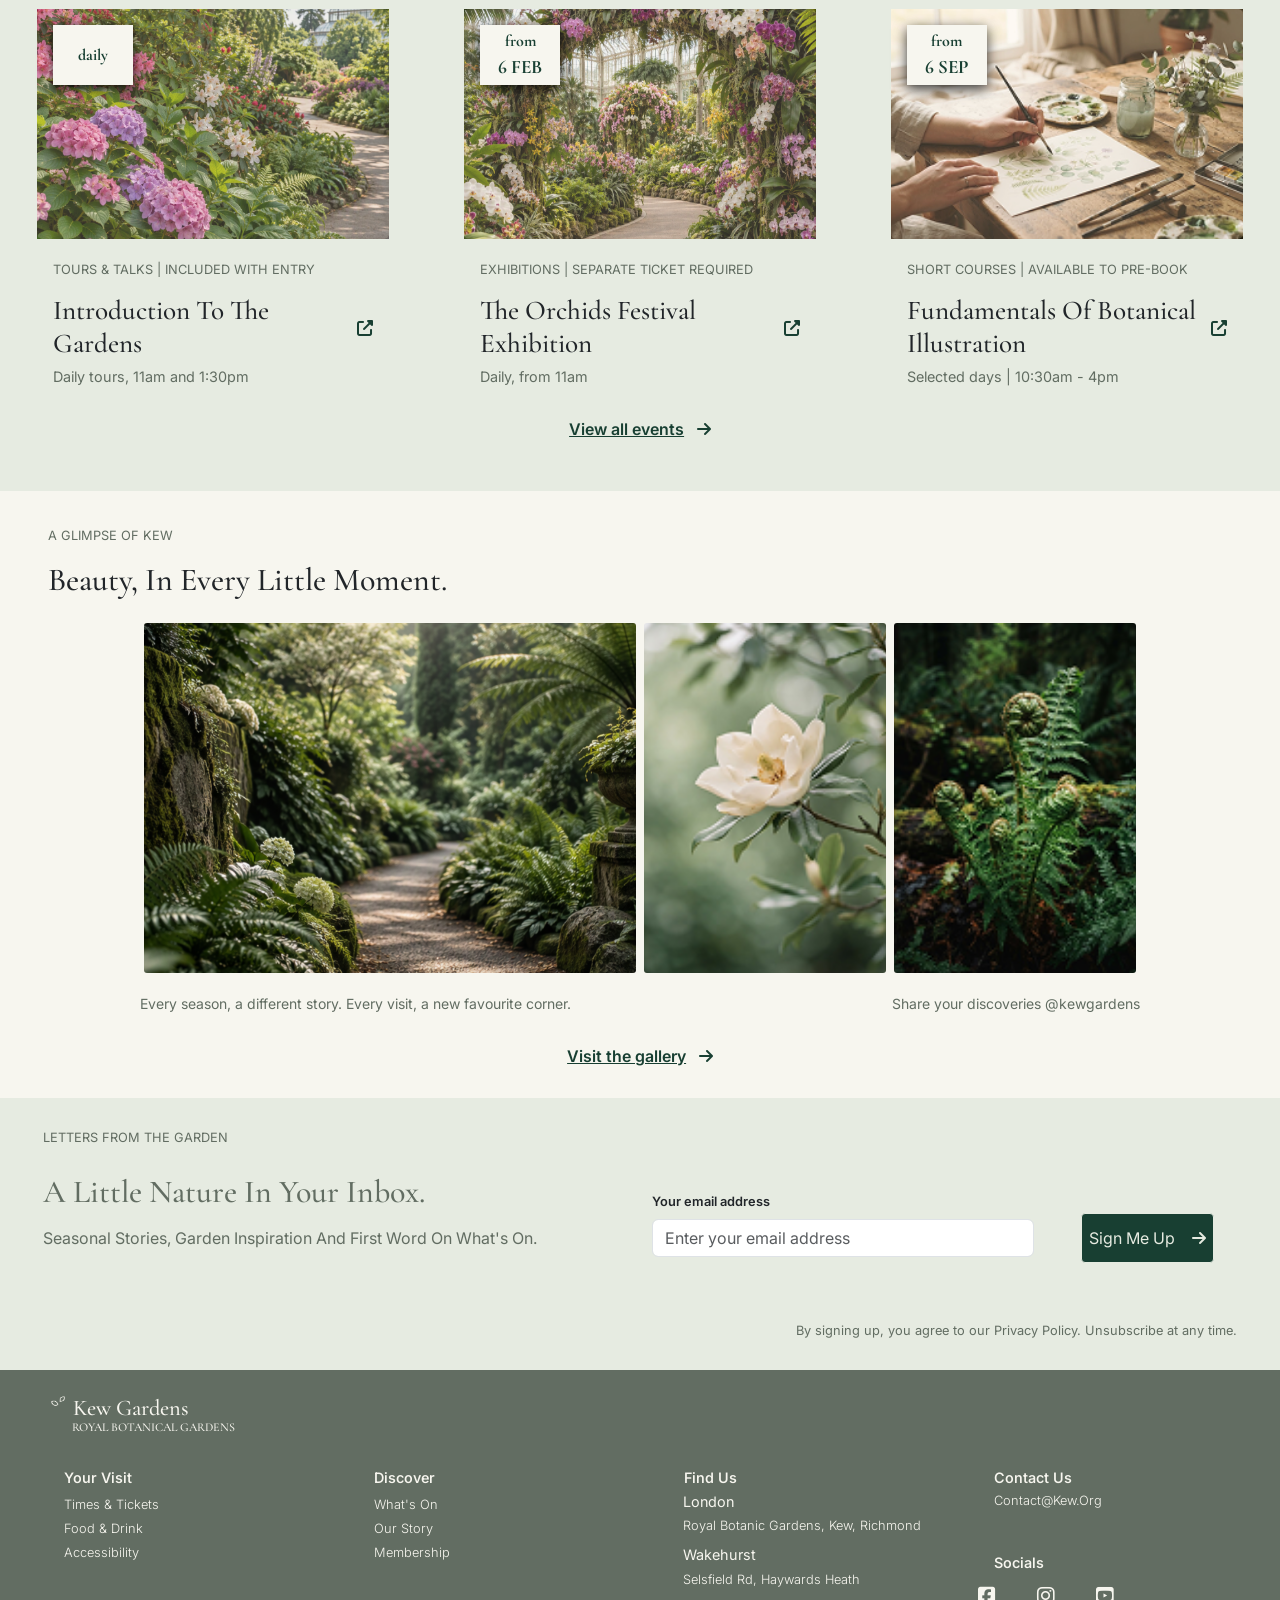
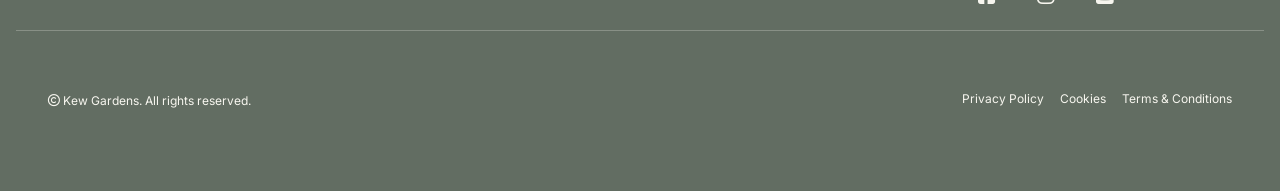
==== commit ec6d5f59: "Add semantic sections to discover.html in preparation for content adding" ====
--- a/index.html
+++ b/index.html
@@ -88,7 +88,7 @@
             </section>
 
             <!-- basic info section -->
-            <section class="info-block">
+            <section class="discover-info-block">
                 <div class="info-container">
                     <div class="info-row">
                         <p><i class="fa-regular fa-clock"></i> Open daily, 10am - 4pm <br></p>
--- a/assets/css/styles.css
+++ b/assets/css/styles.css
@@ -199,6 +199,23 @@
     padding: 0.5rem 4rem;
 }
 
+/* DISCOVER PAGE */
+#discover-info-block {
+    height: 80px;
+}
+
+.discover-info-row {
+    display: flex;
+    justify-content: center;
+    align-items: center;
+    font-weight: 600;
+}
+
+.discover-info-row a {
+    background-color: var(--secondary-color-darker);
+    color: var(--primary-color);
+}
+
 /* attractions section */
 #attractions {
     background-color: var(--secondary-color);
@@ -708,7 +725,7 @@
 
 }
 
-/* bootstrap breakpoint lg (992px) for margin fixes and navbar button */
+/* bootstrap breakpoint lg (992px) */
 @media screen and (min-width:992px) {
 /* navbar */
     .book-btn {
@@ -760,6 +777,12 @@
         text-align: end;
         margin-top: 2rem;
     }
+
+    /* DISCOVER PAGE */
+    /* hero */
+    #discover-hero {
+    height: 530px;
+}
 }
 
 /* laptop sizes (1024px) */
@@ -952,4 +975,10 @@
     .footer-info {
         margin: 0 18rem;
     }
+
+    /* DISCOVER PAGE */
+    /* hero */
+    #discover-hero {
+    height: 590px;
+    }
 }
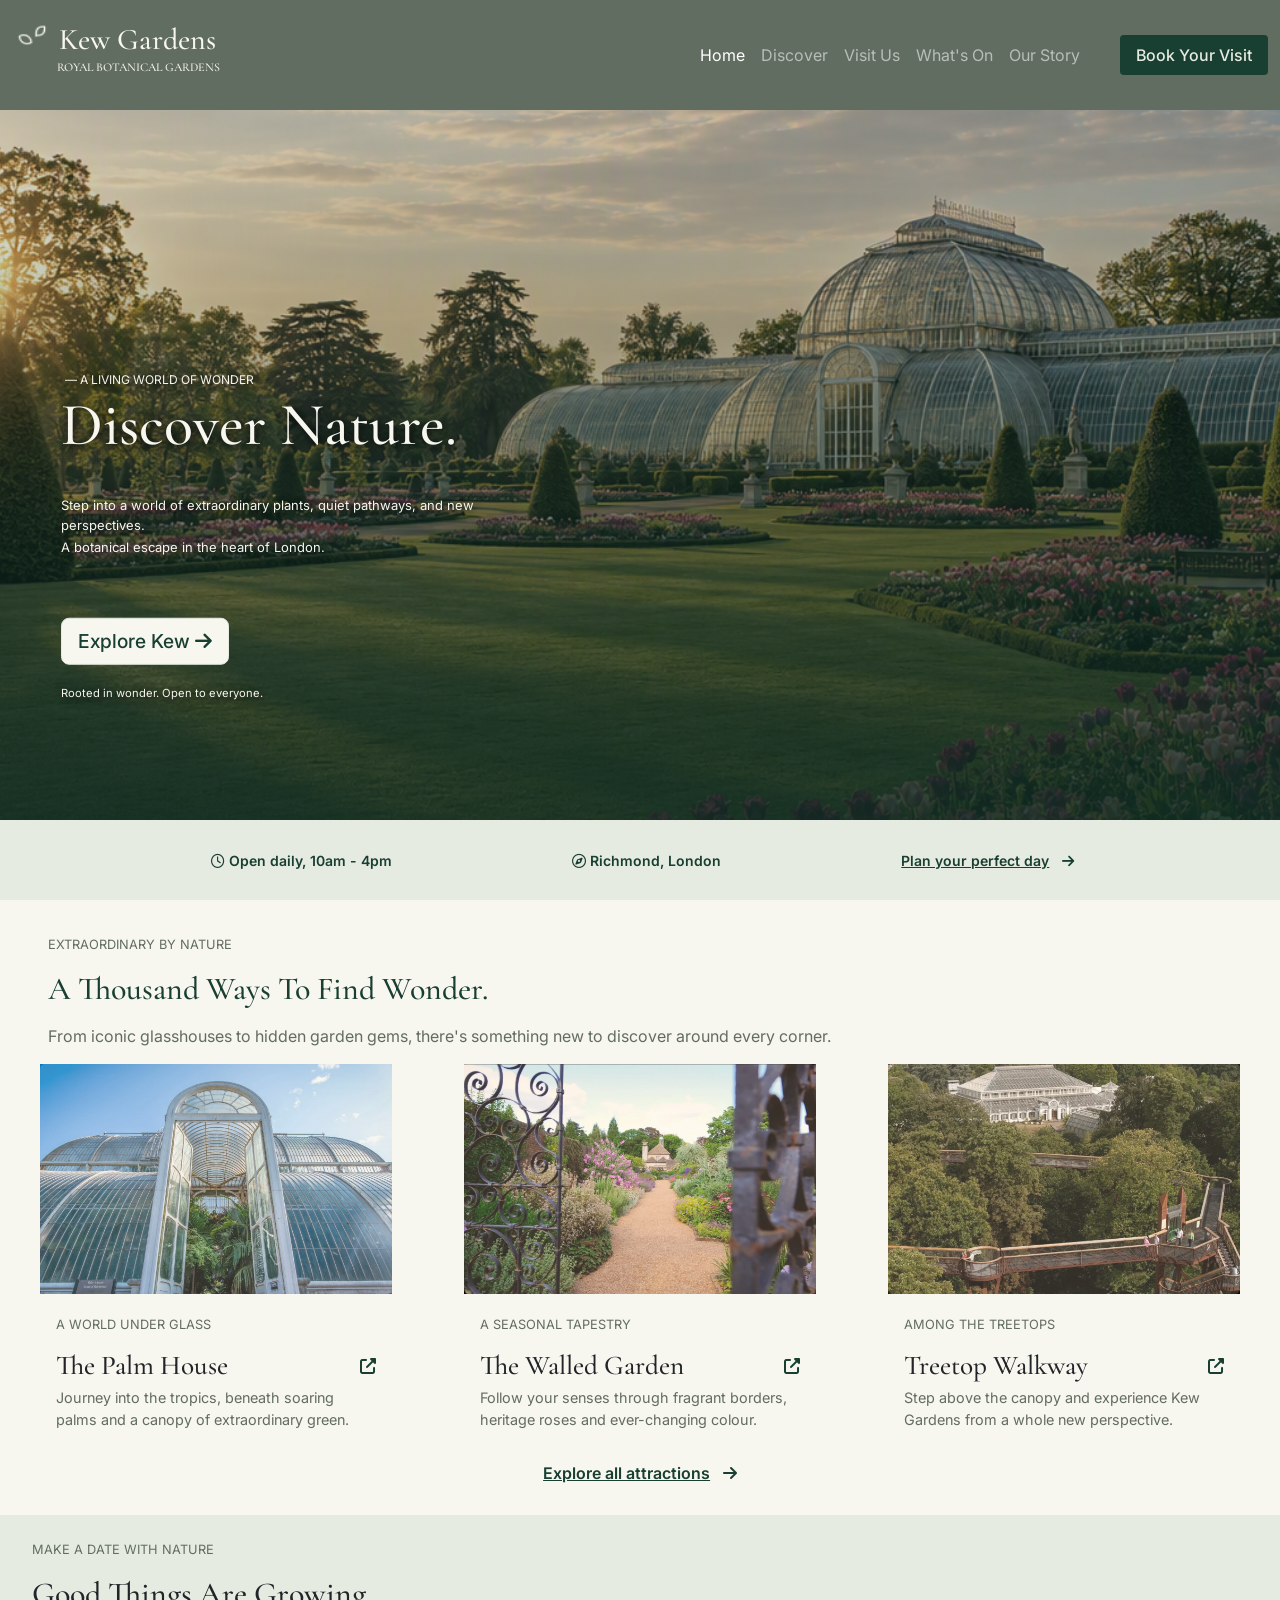
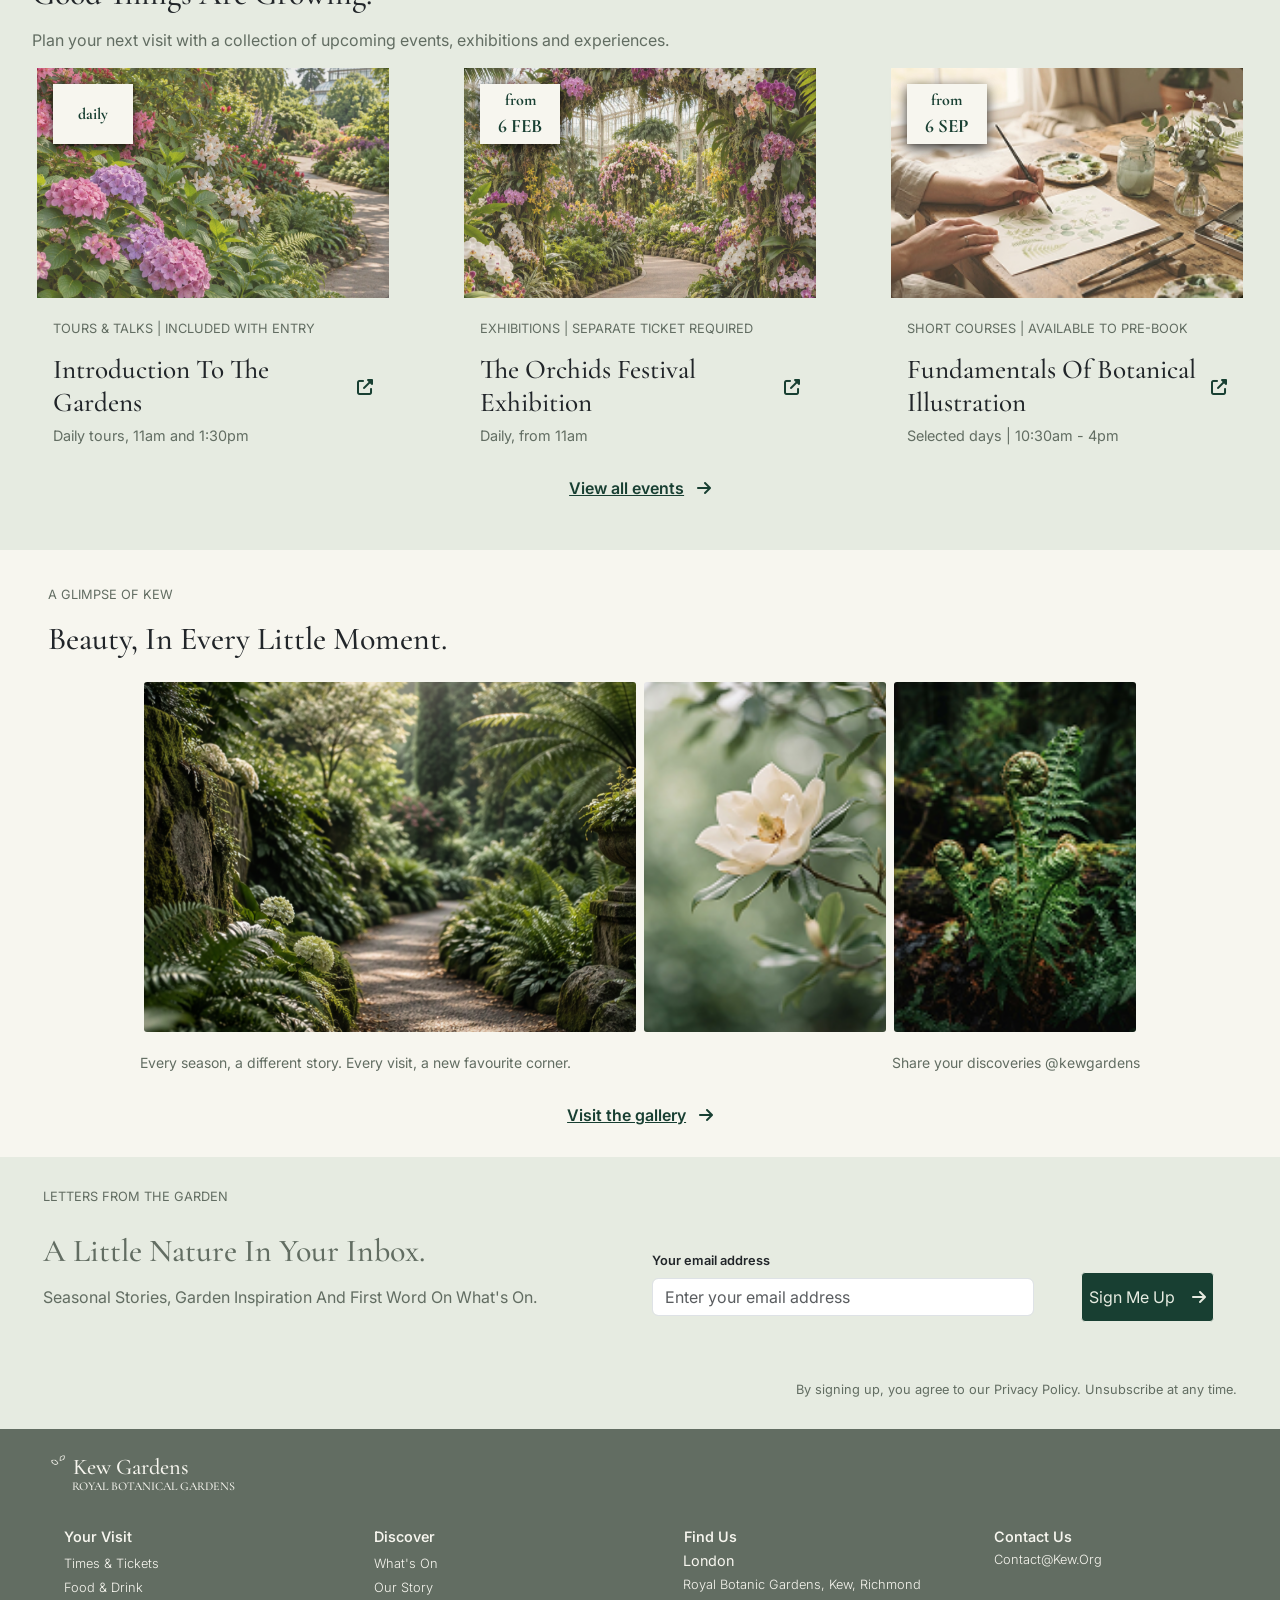
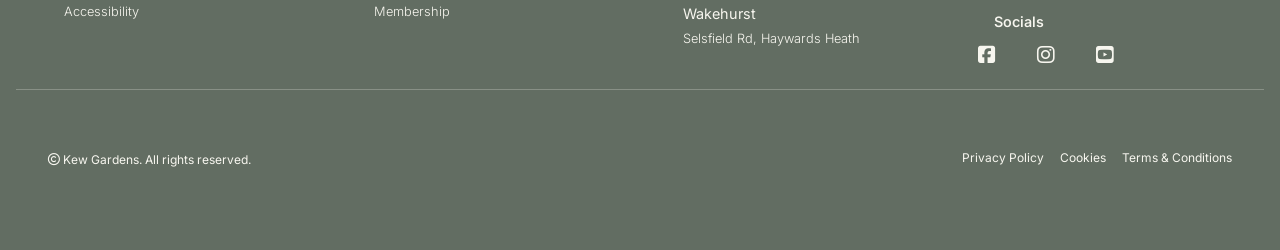
==== commit b1e198f3: "Restyle bootstrap carousel to make heading stand out and be more visually appealing for users" ====
--- a/index.html
+++ b/index.html
@@ -88,7 +88,7 @@
             </section>
 
             <!-- basic info section -->
-            <section class="discover-info-block">
+            <section class="info-block">
                 <div class="info-container">
                     <div class="info-row">
                         <p><i class="fa-regular fa-clock"></i> Open daily, 10am - 4pm <br></p>
@@ -364,7 +364,7 @@
                     <div class="row g-2 home-gallery-img-container">
 
                         <div class="col-12 col-md-6">
-                            <img src="assets/images/treetop-home-gallery.png" alt="Forest path surrounded by greenery."
+                            <img src="assets/images/hg-treetop.png" alt="Forest path surrounded by greenery."
                                 class="home-gallery-main-image">
                         </div>
 
--- a/assets/css/styles.css
+++ b/assets/css/styles.css
@@ -308,12 +308,40 @@
     margin-top: 14px;
 }
 
+/* DISCOVER PAGE */
+.carousel-info {
+    font-size: 0.9rem;
+    color: var(--primary-color-highlight);
+    margin-top: 20px;
+}
+
+.carousel-caption {
+    top: 1rem;
+    bottom: auto;
+    left: 50%;
+    transform: translateX(-50%);
+    width: auto;
+    padding: 0;
+}
+
+.carousel-heading-container {
+    display: flex;
+    justify-content: center;
+}
+
+.carousel-heading {
+    color: var(--primary-color);
+    font-family: var(--heading-font);
+    font-weight: 600;
+    text-transform: capitalize;
+    text-decoration: underline;
+}
+
 /* events section */
 .events {
     padding-top: 20px;
     padding-bottom: 50px;
     background-color: var(--secondary-color-darker);
-
 }
 
 .event-card {
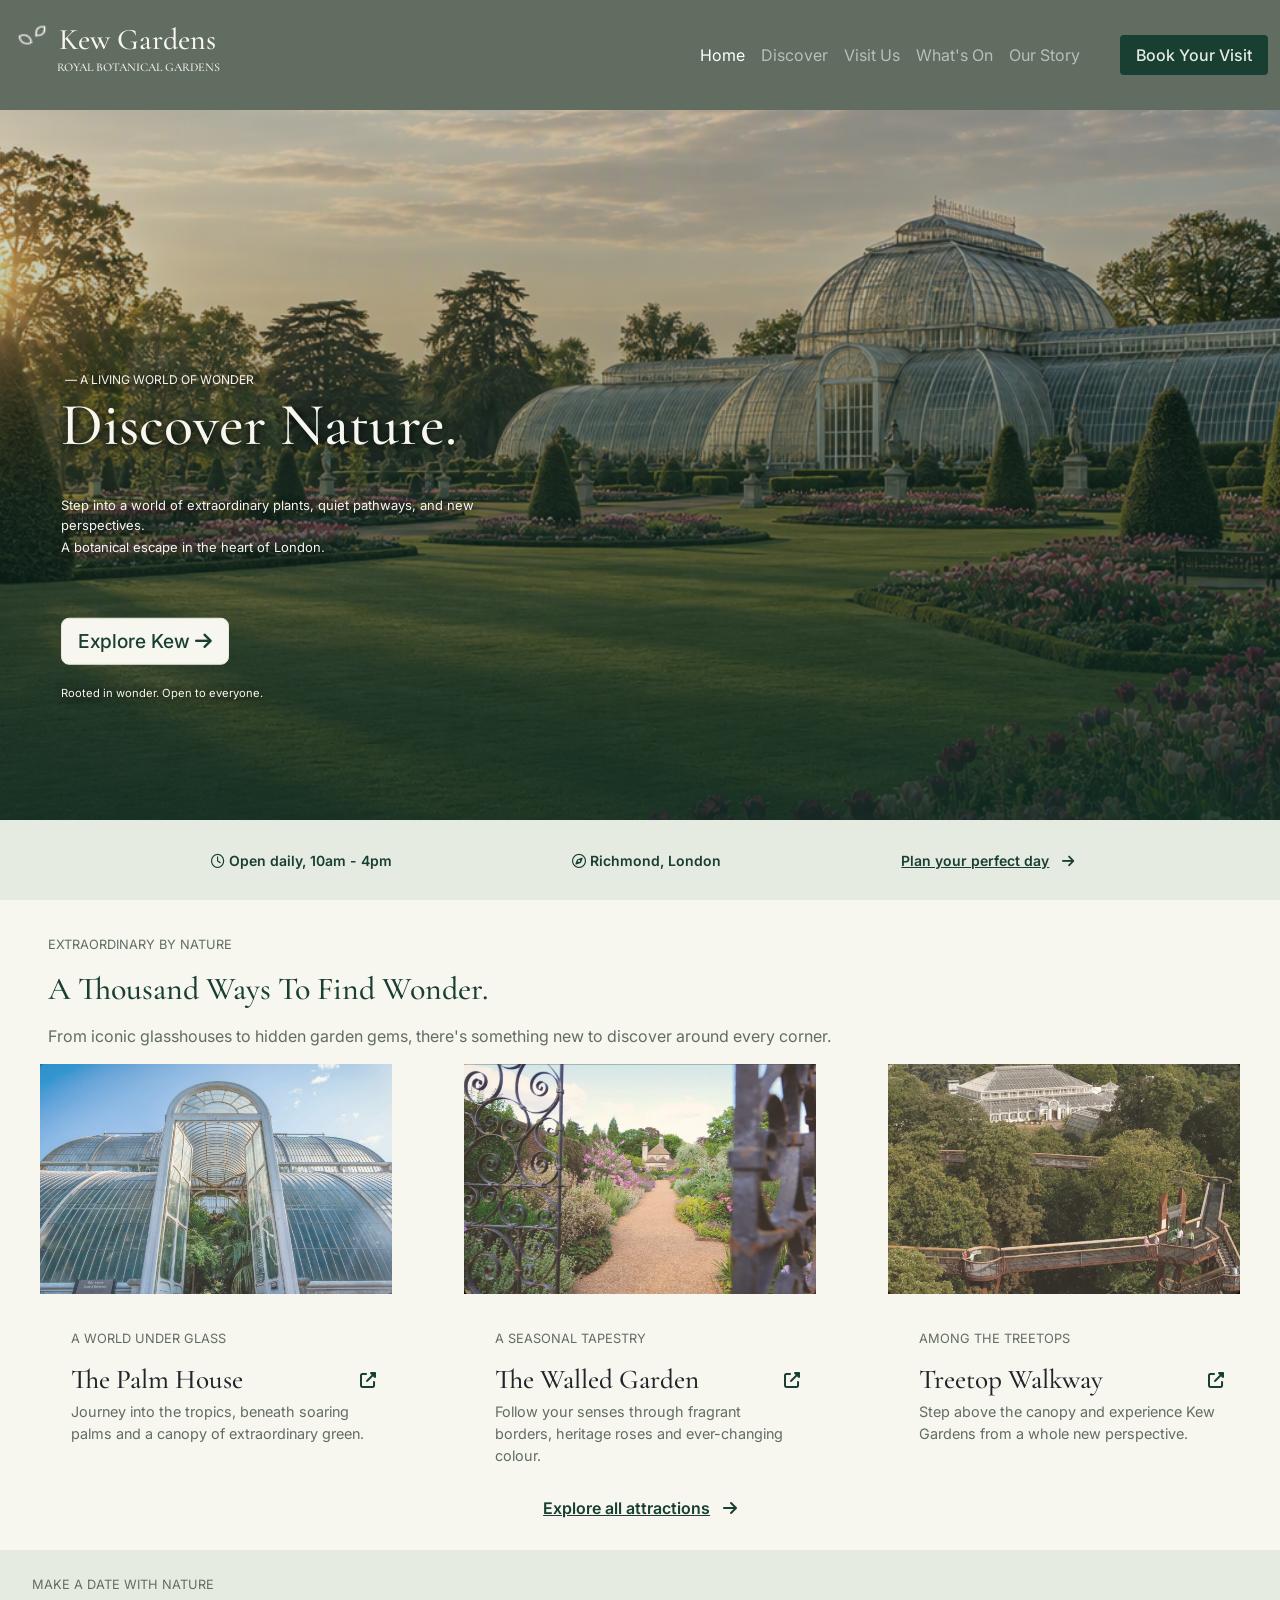
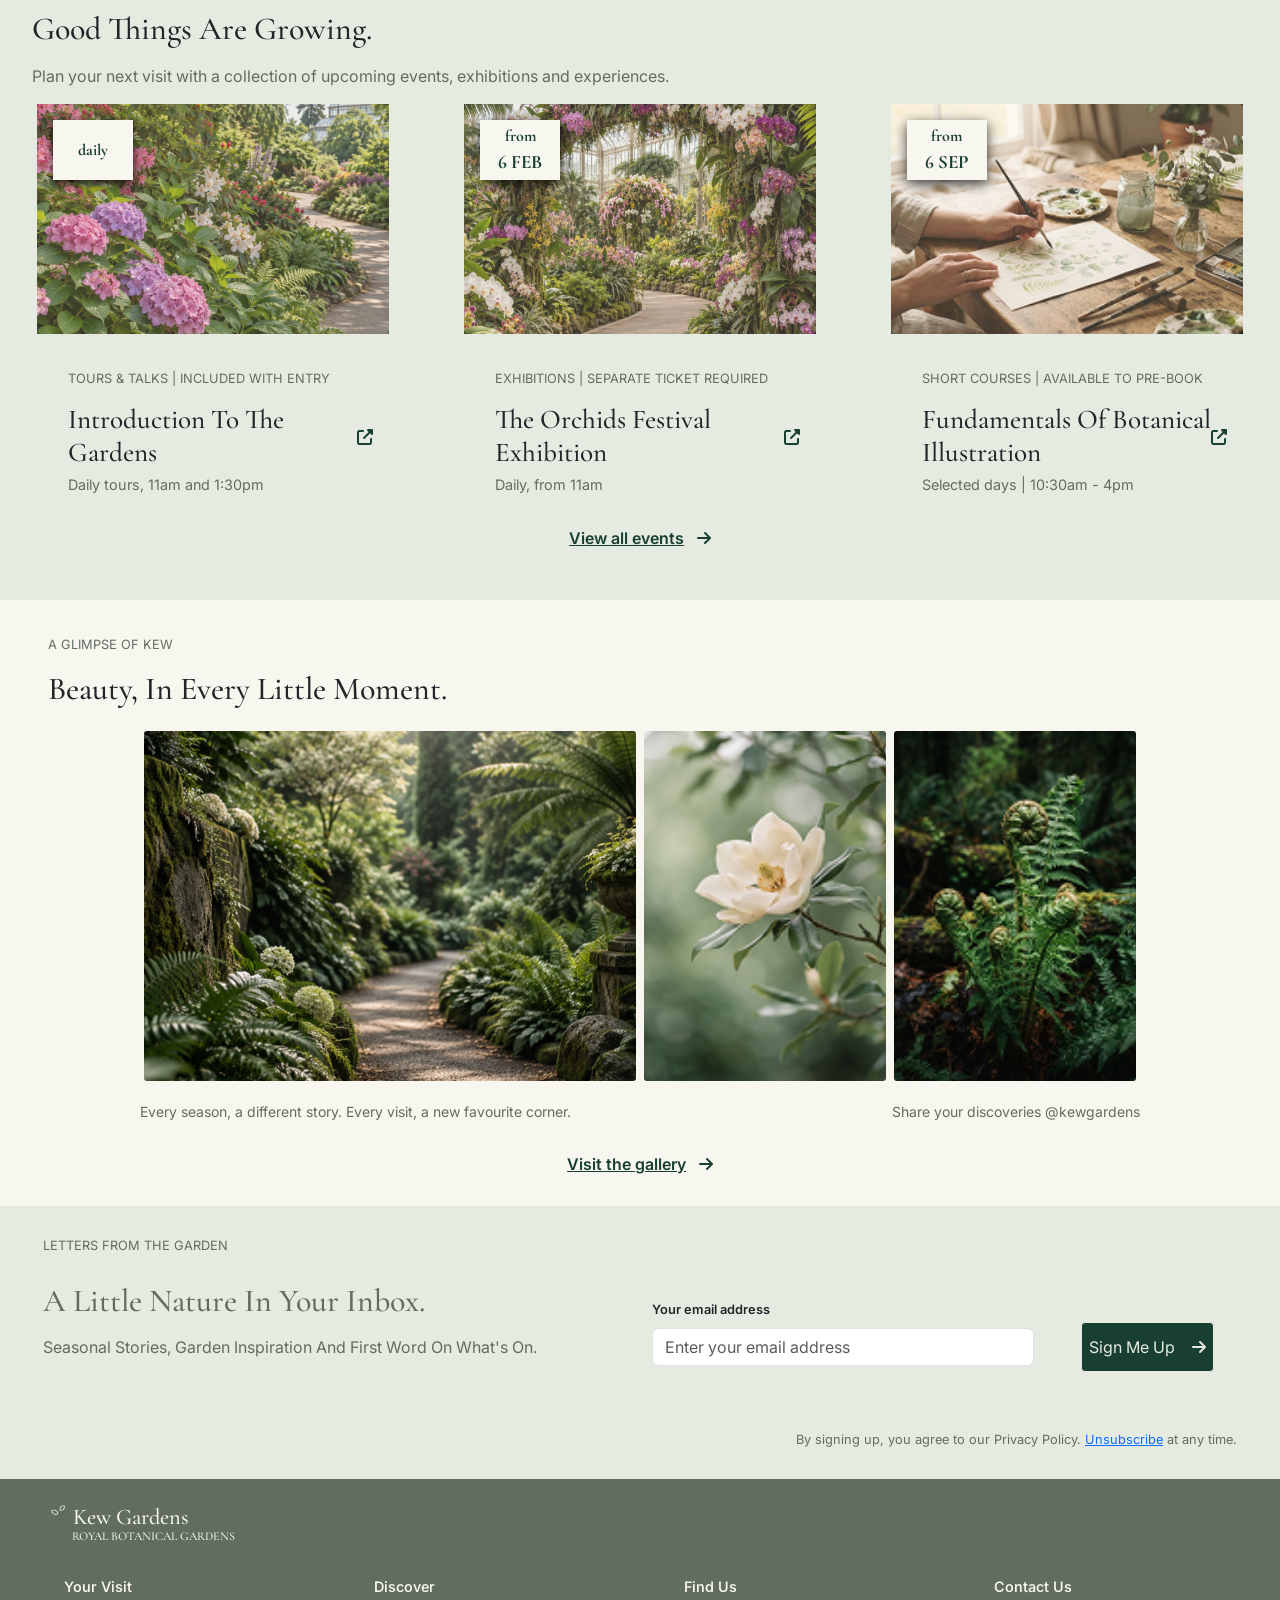
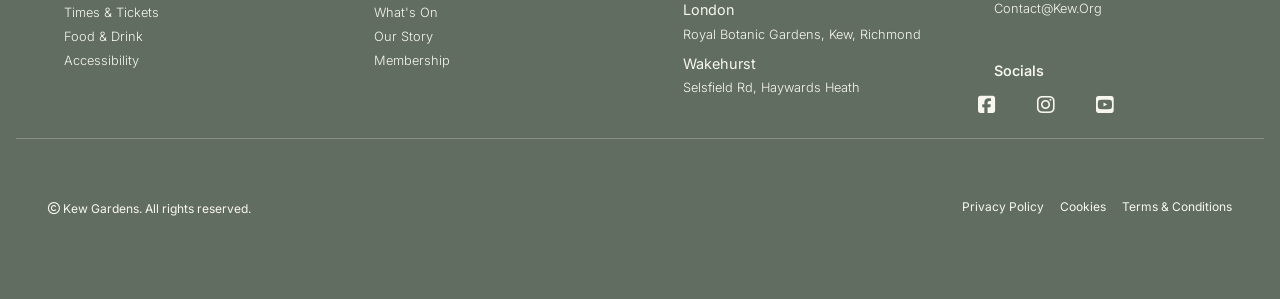
==== commit 467f9c09: "Add href links on home page that link to dicover.html" ====
--- a/index.html
+++ b/index.html
@@ -220,7 +220,7 @@
                     </div>
 
                     <div class="explore-container">
-                        <a class="link-btn" href="#">Explore all attractions<i
+                        <a class="link-btn" href="discover.html#attractions">Explore all attractions<i
                                 class="fa-solid fa-arrow-right info-arrow"></i></a>
 
                     </div>
@@ -384,7 +384,7 @@
                     </div>
 
                     <div class="explore-container">
-                        <a class="link-btn" href="#">Visit the gallery<i
+                        <a class="link-btn" href="discover.html#gallery">Visit the gallery<i
                                 class="fa-solid fa-arrow-right info-arrow"></i></a>
                     </div>
                 </div>
@@ -417,7 +417,7 @@
                                         class="fa-solid fa-arrow-right info-arrow"></i></button>
                             </div>
                         </div>
-                        <p class="newsletter-disclaimer">By signing up, you agree to our Privacy Policy. Unsubscribe at
+                        <p class="newsletter-disclaimer">By signing up, you agree to our Privacy Policy. <a href="#">Unsubscribe</a> at
                             any
                             time.</p>
                     </div>
--- a/assets/css/styles.css
+++ b/assets/css/styles.css
@@ -199,22 +199,6 @@
     padding: 0.5rem 4rem;
 }
 
-/* DISCOVER PAGE */
-#discover-info-block {
-    height: 80px;
-}
-
-.discover-info-row {
-    display: flex;
-    justify-content: center;
-    align-items: center;
-    font-weight: 600;
-}
-
-.discover-info-row a {
-    background-color: var(--secondary-color-darker);
-    color: var(--primary-color);
-}
 
 /* attractions section */
 #attractions {
@@ -308,34 +292,6 @@
     margin-top: 14px;
 }
 
-/* DISCOVER PAGE */
-.carousel-info {
-    font-size: 0.9rem;
-    color: var(--primary-color-highlight);
-    margin-top: 20px;
-}
-
-.carousel-caption {
-    top: 1rem;
-    bottom: auto;
-    left: 50%;
-    transform: translateX(-50%);
-    width: auto;
-    padding: 0;
-}
-
-.carousel-heading-container {
-    display: flex;
-    justify-content: center;
-}
-
-.carousel-heading {
-    color: var(--primary-color);
-    font-family: var(--heading-font);
-    font-weight: 600;
-    text-transform: capitalize;
-    text-decoration: underline;
-}
 
 /* events section */
 .events {
@@ -582,7 +538,234 @@
     padding-bottom: 25px;
 }
 
-
+/* DISCOVER PAGE */
+/* hero */
+#discover-hero .hero-content {
+    max-width: 100%;
+}
+
+
+/* info section */
+#discover-info-block {
+    height: 80px;
+}
+
+.discover-info-row {
+    display: flex;
+    justify-content: center;
+    align-items: center;
+    font-weight: 600;
+}
+
+.discover-info-row a {
+    background-color: var(--secondary-color-darker);
+    color: var(--primary-color);
+}
+
+.carousel-info {
+    font-size: 0.9rem;
+    color: var(--primary-color-highlight);
+    margin-top: 20px;
+}
+
+.carousel-heading-container {
+    display: flex;
+    flex-direction: column;
+    text-align: center;
+}
+
+.carousel-heading-flex-row {
+    display: flex;
+    justify-content: center;
+}
+
+.carousel-heading-flex-row i {
+    margin-left: 15px;
+    margin-top: 25px;
+}
+
+.carousel-heading {
+    color: var(--primary-color);
+    font-family: var(--heading-font);
+    font-weight: 600;
+    text-transform: capitalize;
+    text-decoration: underline;
+    margin-top: 20px;
+}
+
+.carousel-p {
+    color: var(--primary-color-darker);
+    font-size: 0.9rem;
+}
+
+.carousel-item img {
+    height: 200px;
+    object-fit: cover;
+    border-radius: 10px;
+}
+
+.carousel-button {
+    top: 40%;
+}
+
+/* membership */
+#memberships {
+    padding-top: 20px;
+    padding-bottom: 50px;
+    background-color: var(--secondary-color-darker);
+    scroll-margin-top: 100px;
+}
+
+.membership-container {
+    display: flex;
+    justify-content: center;
+}
+
+.membership-card {
+    background-color: var(--primary-color-darker);
+    border-radius: 45px;
+}
+
+.membership-card-img {
+    border-radius: 45px 45px 0 0;
+}
+
+#memberships h1 {
+    color: var(--primary-color);
+}
+
+.membership-heading {
+    margin-left: 2rem;
+}
+
+.bootstrap-card-top,
+#memberships .card-text {
+    color: var(--secondary-color-darker);
+}
+
+.bootstrap-card-top {
+    text-transform: uppercase;
+    font-size: 0.7rem;
+}
+
+#memberships .card-title {
+    color: var(--secondary-color);
+}
+
+.membership-perks-container {
+    display: flex;
+    justify-content: center;
+}
+
+.membership-perks {
+   list-style: none; 
+   margin-top: 55px;
+}
+
+.membership-perks h3 {
+    font-family: var(--heading-font);
+    font-size: 1.3rem;
+    columns: var(--primary-color);
+    text-transform: capitalize;
+}
+
+.membership-perks p {
+    font-size: 0.8rem;
+    text-transform: uppercase;
+    color: var(--primary-color-highlight);
+    margin-bottom: 30px;
+}
+
+.membership-rates-heading {
+    margin-top: 40px;
+    font-size: 2rem;
+    margin-left: 15px;
+    margin-bottom: 35px;
+    font-weight: 600;
+}
+
+.membership-card-title {
+    font-family: var(--heading-font);
+    font-size: 1.9rem;
+    font-weight: 650;
+    text-transform: capitalize;
+}
+
+.card-body {
+    border-radius: 25px;
+    margin-left: 15px;
+    padding-top: 30px;
+}
+
+.light-card {
+    background-color: var(--secondary-color);
+    color: var(--primary-color-darker);
+}
+
+.membership-card-text {
+    text-transform: uppercase;
+    font-size: 12px;
+}
+
+.membership-price {
+    color: var(--secondary-color-darker) !important;
+}
+
+.first-card hr{
+    margin-top: 1.5rem;
+    margin-bottom: 0;
+}
+
+.first-card .membership-card-text {
+    padding-top: 1.3rem;
+}
+
+.dark-card {
+    background-color: var(--primary-color-darker);
+    color: var(--secondary-color-darker);
+}
+
+.dark-card hr {
+    margin-top: 30px;
+    margin-bottom: 1rem;
+}
+
+.membership-rates-container .col {
+    display: flex;
+    justify-content: center;
+}
+
+#membership-cta {
+    background: var(--primary-color);
+    color: var(--secondary-color);
+    border-color: var(--secondary-color-darker);
+    text-transform: capitalize;
+    font-size: 1rem;
+    font-weight: 500;
+    border-radius: 10px;
+    padding: 10px 8px;
+}
+
+.membership-cta-container {
+    display: flex;
+    justify-content: center;
+}
+
+.membership-rates {
+    min-height: 295px;
+}
+
+/* gallery */
+#gallery {
+    padding-top: 20px;
+    padding-bottom: 50px;
+    background-color: var(--secondary-color);
+    scroll-margin-top: 100px;
+}
+
+.gallery-info {
+    margin-left: 1rem;
+}
 
 /* media queries */
 
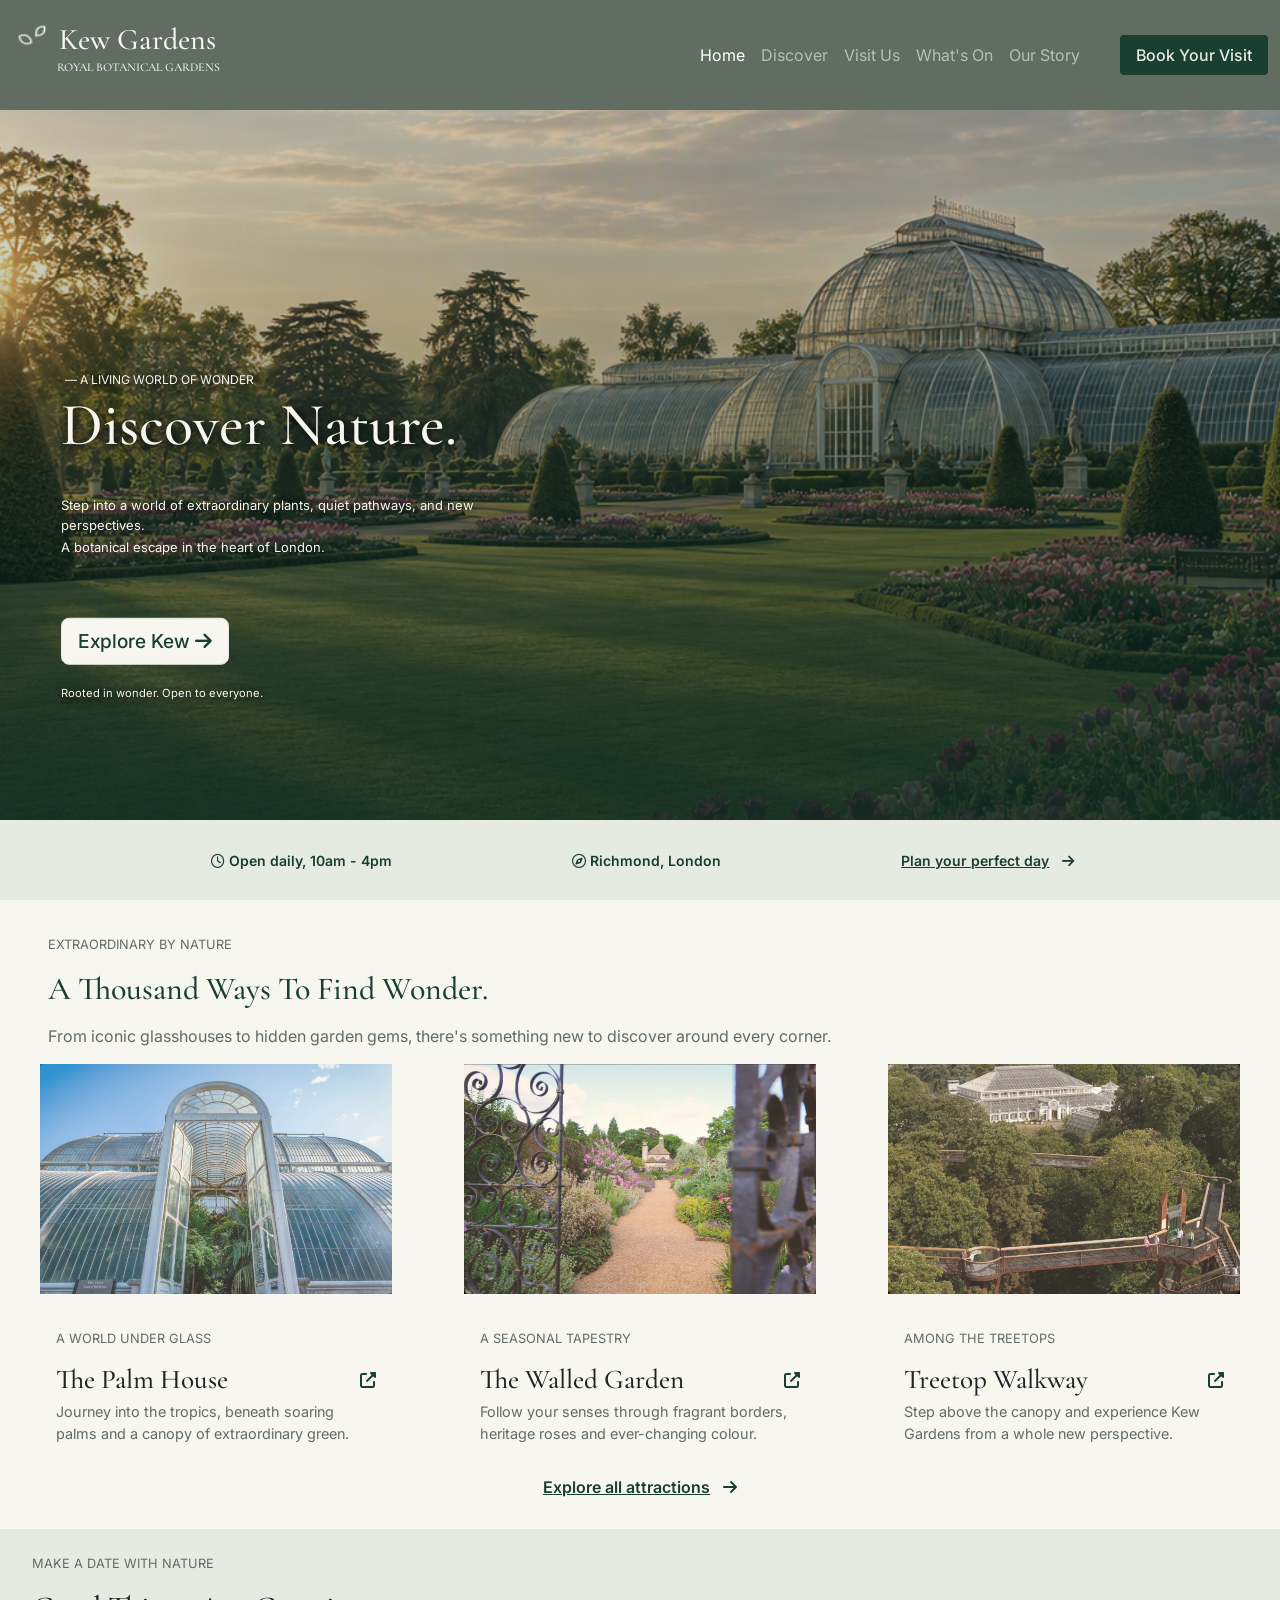
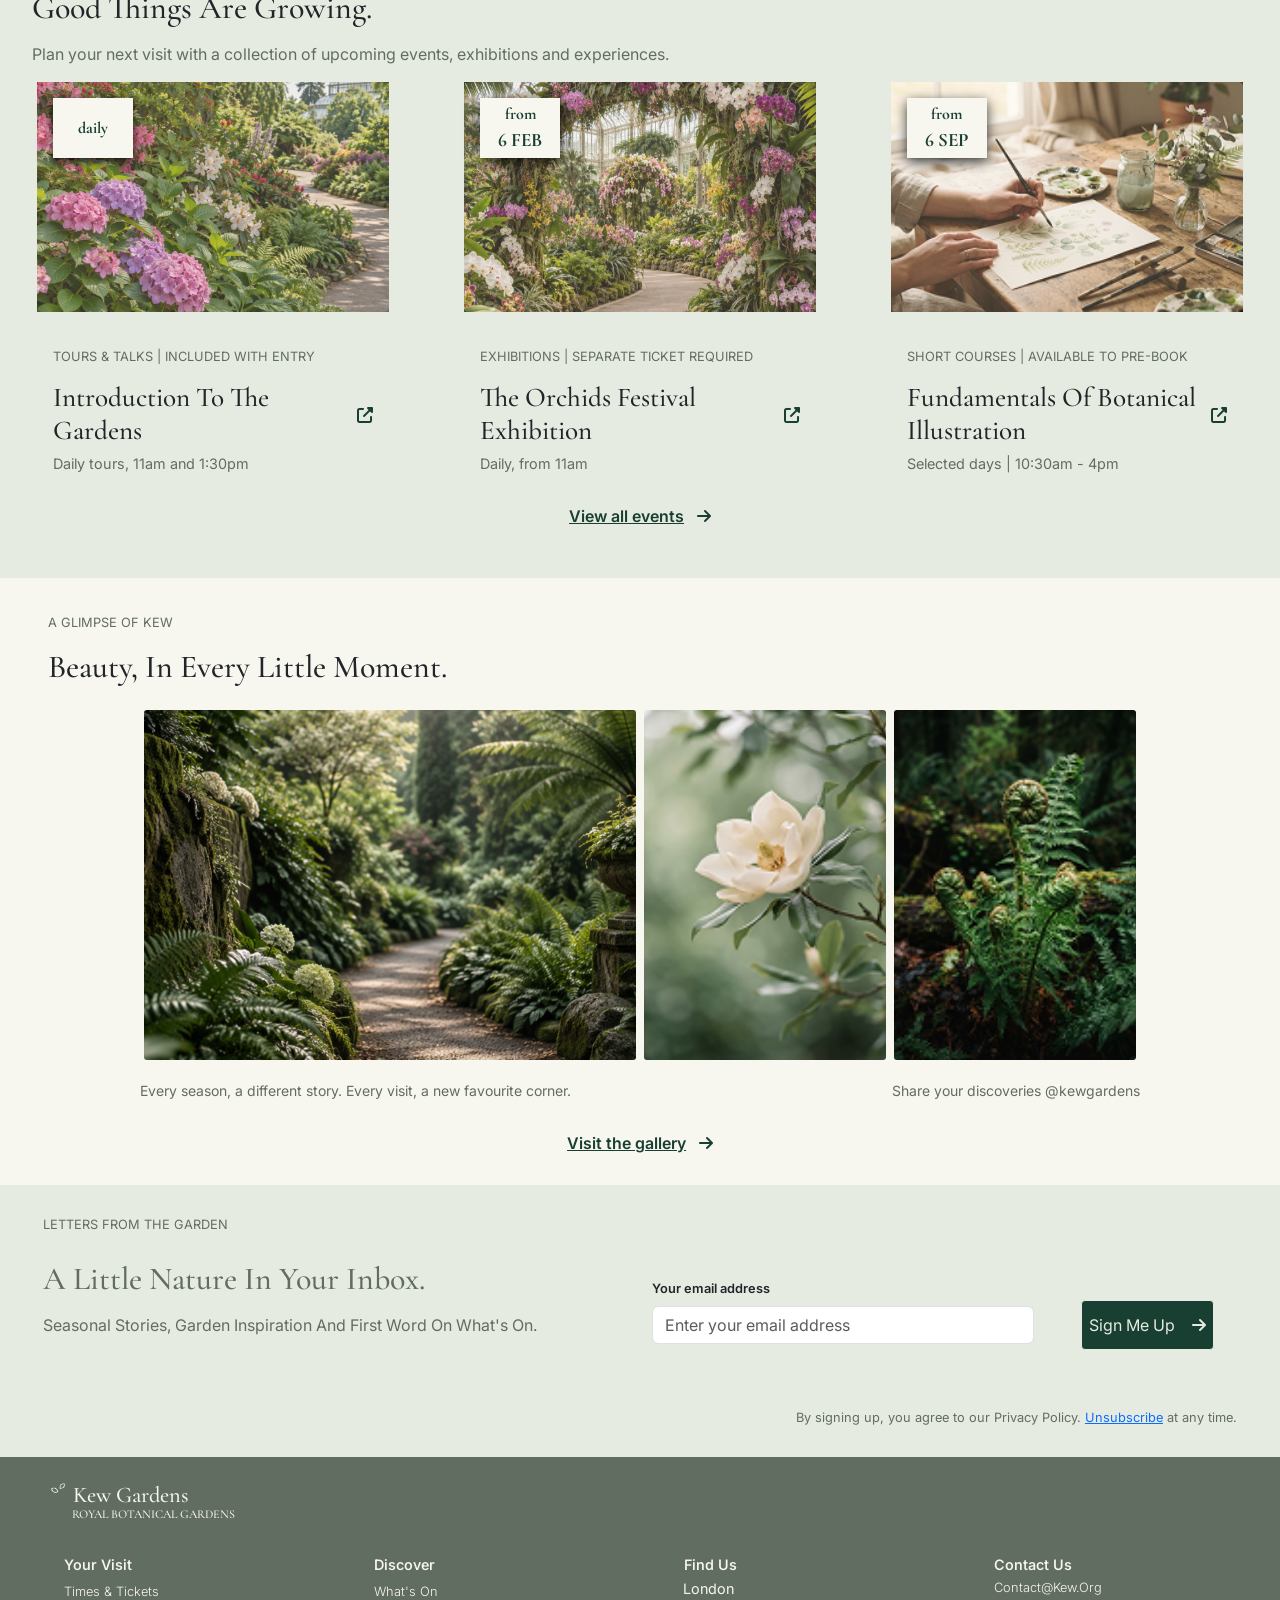
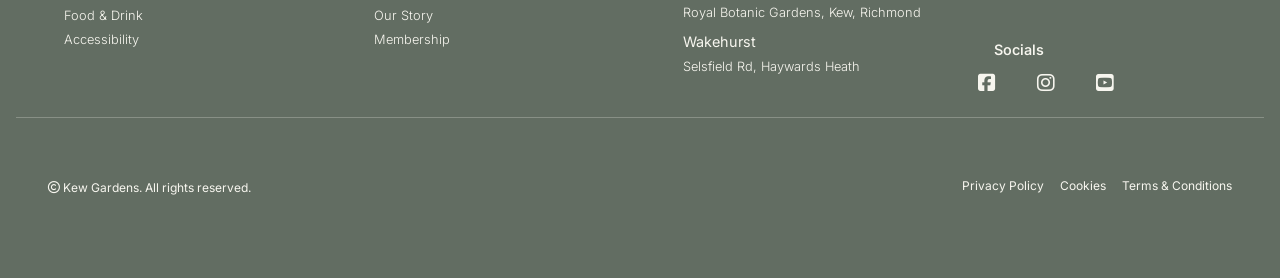
==== commit 6c05f842: "Make carousel and membership details responsive on tablets" ====
--- a/index.html
+++ b/index.html
@@ -459,7 +459,7 @@
                         <ul class="list-unstyled">
                             <li><a href="#" class="text-decoration-none text-reset footer-links">what's on</a></li>
                             <li><a href="#" class="text-decoration-none text-reset footer-links">our story</a></li>
-                            <li><a href="#" class="text-decoration-none text-reset footer-links">membership</a></li>
+                            <li><a href="discover.html#memberships" class="text-decoration-none text-reset footer-links">membership</a></li>
                         </ul>
                     </div>
 
--- a/assets/css/styles.css
+++ b/assets/css/styles.css
@@ -562,6 +562,8 @@
     color: var(--primary-color);
 }
 
+/* carousel */
+
 .carousel-info {
     font-size: 0.9rem;
     color: var(--primary-color-highlight);
@@ -611,7 +613,7 @@
 /* membership */
 #memberships {
     padding-top: 20px;
-    padding-bottom: 50px;
+    padding-bottom: 40px;
     background-color: var(--secondary-color-darker);
     scroll-margin-top: 100px;
 }
@@ -624,6 +626,7 @@
 .membership-card {
     background-color: var(--primary-color-darker);
     border-radius: 45px;
+    width: 18rem;
 }
 
 .membership-card-img {
@@ -679,7 +682,7 @@
 .membership-rates-heading {
     margin-top: 40px;
     font-size: 2rem;
-    margin-left: 15px;
+    text-align: center;
     margin-bottom: 35px;
     font-weight: 600;
 }
@@ -693,7 +696,6 @@
 
 .card-body {
     border-radius: 25px;
-    margin-left: 15px;
     padding-top: 30px;
 }
 
@@ -767,6 +769,48 @@
     margin-left: 1rem;
 }
 
+.gallery-container {
+    columns: 2;
+    margin: 0 1rem;
+}
+
+.gallery-img {
+    width: 100%;
+    display: block;
+    margin-bottom: 5px;
+    border-radius: 6px;
+}
+
+.gallery-captions {
+    text-transform: uppercase;
+    font-size: 9px;
+    color: var(--primary-color-darker);
+    font-weight: 600;
+    text-align: center;
+}
+
+.text-container {
+    margin: 30px 20px;
+    display: flex;
+    flex-direction: column;
+    justify-content: center;
+}
+
+.text-container h1 {
+    text-transform: capitalize;
+}
+
+.discover-book-btn {
+    background-color: var(--primary-color);
+    color: var(--secondary-color-darker);
+    border-color: var(--secondary-color-darker);
+    text-transform: capitalize;
+    font-weight: 400;
+    font-size: 16px;
+    padding: 0.5rem 4rem;
+    margin-top: 20px;
+}
+
 /* media queries */
 
 /* medium mobile phones - 375px */
@@ -934,6 +978,46 @@
         justify-content: center;
     }
 
+    /* DISCOVER */
+    /* carousel */
+    .carousel {
+        max-width: 600px;
+        margin: 0 auto;
+    }
+
+    .carousel-img {
+        min-height: 350px;
+    }
+
+    .carousel-button {
+        top: 30%;
+    }
+
+    .carousel-info {
+        margin-left: 2rem;
+    }
+
+    /* memberships */
+    .membership-heading {
+        margin-left: 6rem;
+        margin-right: 3rem;
+    }
+
+    .membership-card {
+        width: 100%;
+        max-width: 600px;
+        display: flex;
+        flex-direction: row-reverse;
+        border-radius: 45px;
+    }
+
+    .membership-card-img {
+        border-radius: 0;
+    }
+
+    .membership-perks-container {
+
+    }
 }
 
 /* bootstrap breakpoint lg (992px) */
